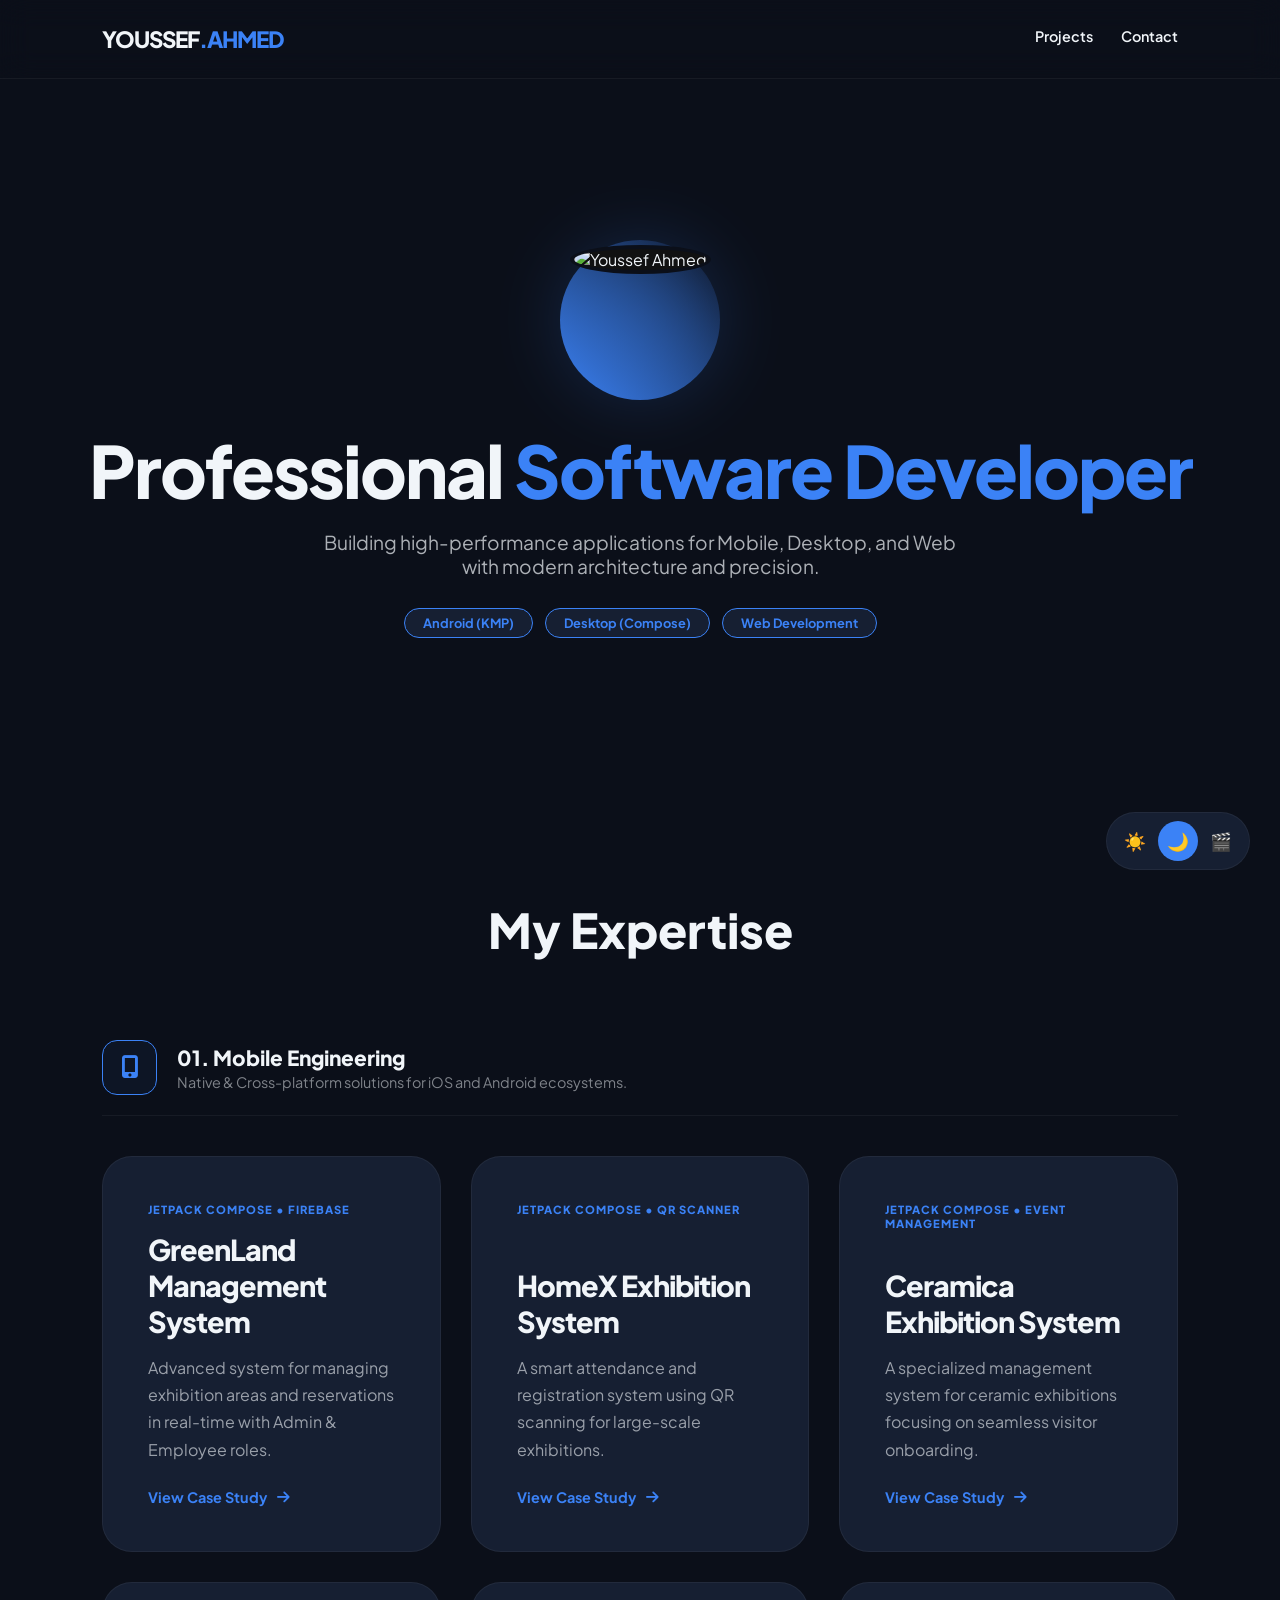
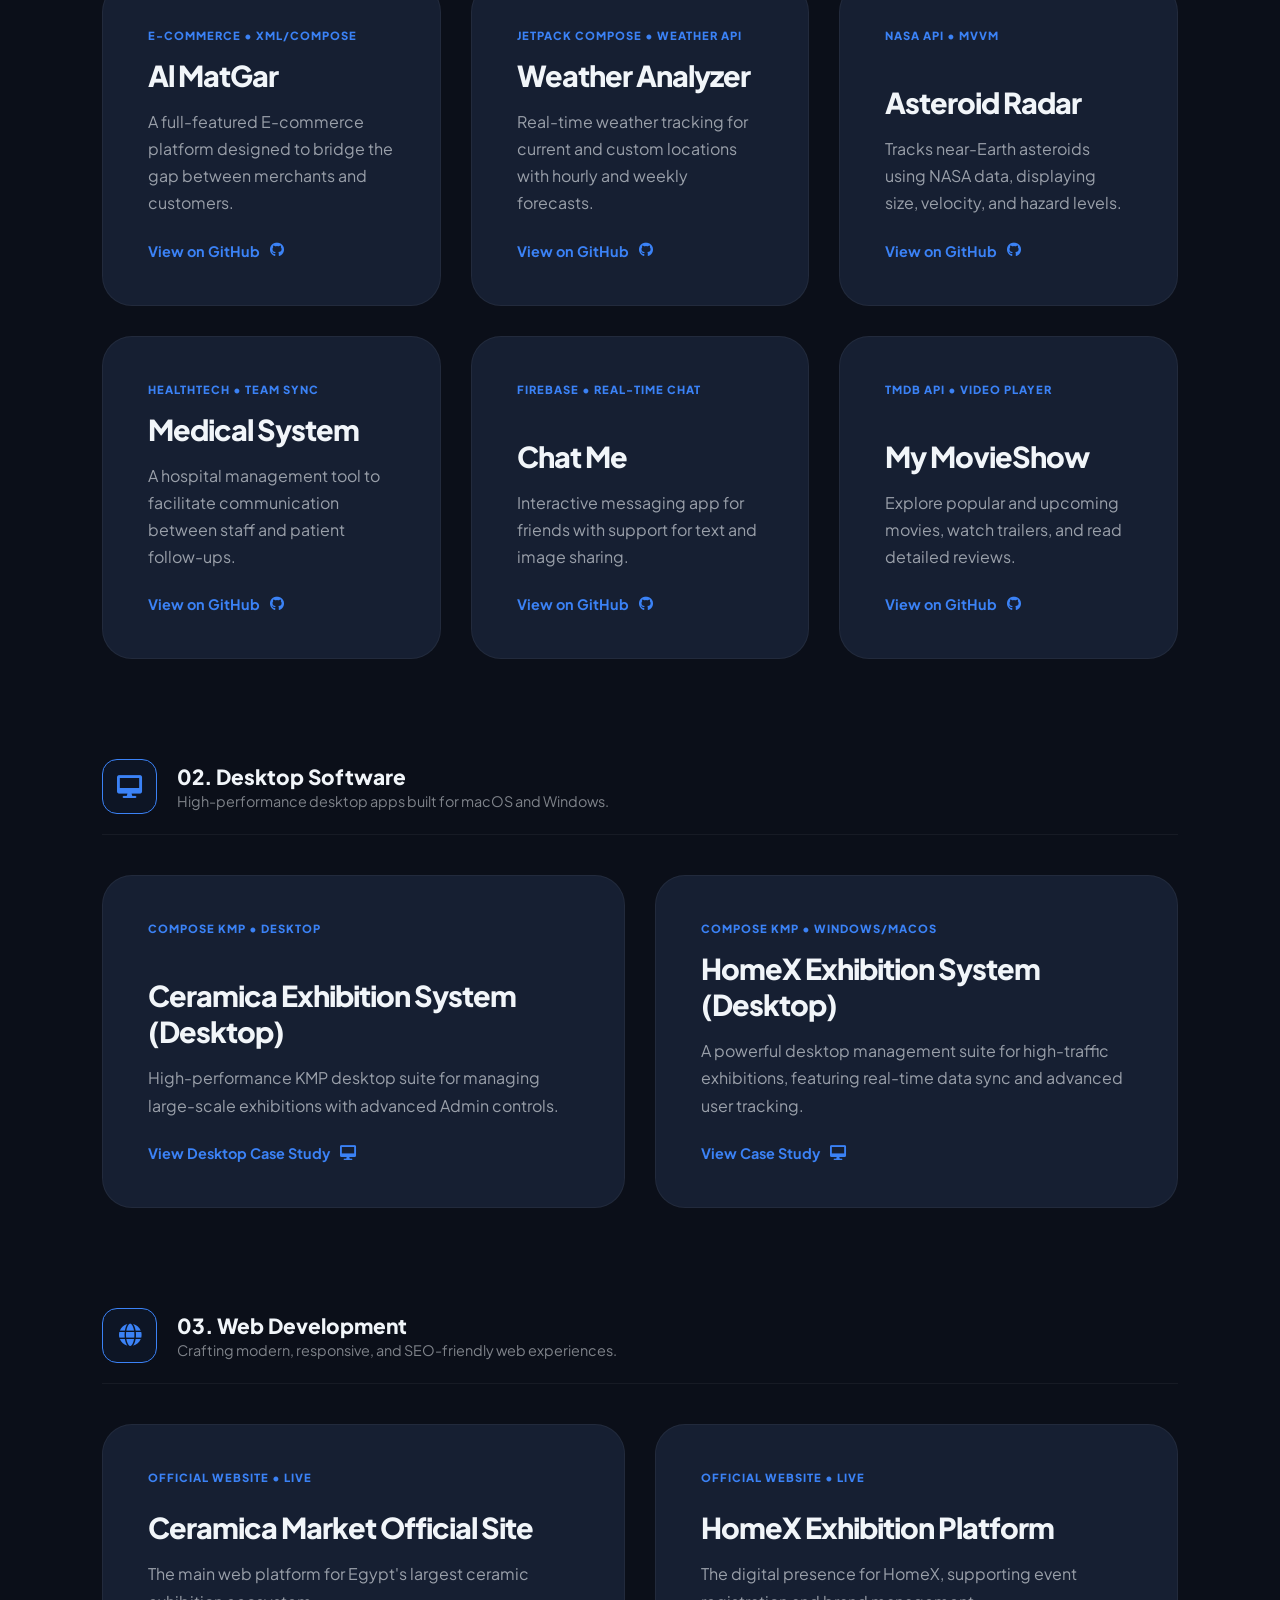
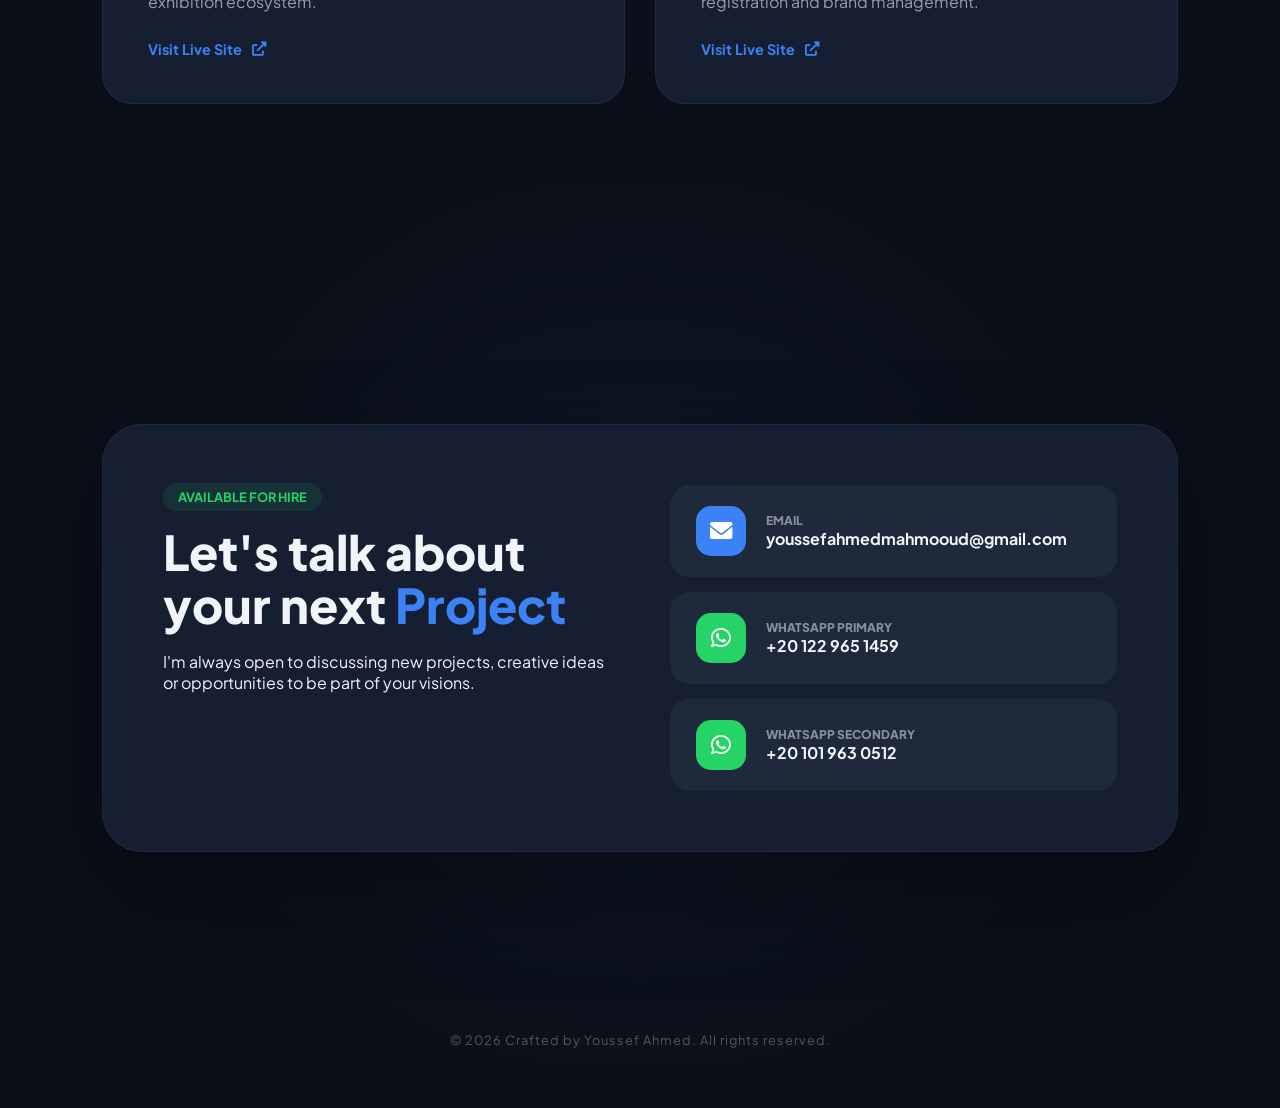
==== index.html @ e6941644 "Add files via upload" ====
<!DOCTYPE html>
<html lang="en" data-theme="dark">
<head>
    <meta charset="UTF-8">
    <meta name="viewport" content="width=device-width, initial-scale=1.0">
    <title>Youssef Ahmed | Software Developer Portfolio</title>
    <link rel="stylesheet" href="style.css">
    <link href="https://fonts.googleapis.com/css2?family=Plus+Jakarta+Sans:wght@300;400;600;800&display=swap" rel="stylesheet">
    <link rel="stylesheet" href="https://cdnjs.cloudflare.com/ajax/libs/font-awesome/6.0.0/css/all.min.css">
</head>
<body>

    <div class="theme-control">
        <button class="theme-btn" onclick="setTheme('light')" id="light-btn">☀️</button>
        <button class="theme-btn active" onclick="setTheme('dark')" id="dark-btn">🌙</button>
        <button class="theme-btn" onclick="setTheme('cinema')" id="cinema-btn">🎬</button>
    </div>

    <nav>
        <div class="logo">YOUSSEF<span>.AHMED</span></div>
        <div class="nav-links">
            <a href="#projects">Projects</a>
            <a href="#contact">Contact</a>
        </div>
    </nav>

    <header class="hero">
        <div class="hero-content">
            <div class="profile-glow">
                <img src="images/me.png" alt="Youssef Ahmed" class="profile-img">
            </div>
            <h1 class="reveal-text">Professional <span class="highlight">Software Developer</span></h1>
            <p class="hero-desc">Building high-performance applications for Mobile, Desktop, and Web with modern architecture and precision.</p>
            <div class="tech-tags">
                <span>Android (KMP)</span>
                <span>Desktop (Compose)</span>
                <span>Web Development</span>
            </div>
        </div>
    </header>

    <section id="projects" class="container">
        <h2 class="section-title">My Expertise</h2>
        
        <div class="project-group">
            <div class="group-header">
                <div class="group-icon"><i class="fas fa-mobile-alt"></i></div>
                <div class="group-info">
                    <h3 class="group-label">01. Mobile Engineering</h3>
                    <p>Native & Cross-platform solutions for iOS and Android ecosystems.</p>
                </div>
            </div>
            <div class="project-grid">
    <a href="greenlandmob.html" class="project-card">
        <div class="card-tag">Jetpack Compose • Firebase</div>
        <div class="card-content">
            <h4>GreenLand Management System</h4>
            <p>Advanced system for managing exhibition areas and reservations in real-time with Admin & Employee roles.</p>
            <div class="card-footer">
                <span>View Case Study</span>
                <i class="fas fa-arrow-right"></i>
            </div>
        </div>
    </a>
    <a href="homexmob.html" class="project-card">
    <div class="card-tag">Jetpack Compose • QR Scanner</div>
    <div class="card-content">
        <h4>HomeX Exhibition System</h4>
        <p>A smart attendance and registration system using QR scanning for large-scale exhibitions.</p>
        <div class="card-footer">
            <span>View Case Study</span>
            <i class="fas fa-arrow-right"></i>
        </div>
    </div>
</a>
<a href="ceramicamob.html" class="project-card">
    <div class="card-tag">Jetpack Compose • Event Management</div>
    <div class="card-content">
        <h4>Ceramica Exhibition System</h4>
        <p>A specialized management system for ceramic exhibitions focusing on seamless visitor onboarding.</p>
        <div class="card-footer">
            <span>View Case Study</span>
            <i class="fas fa-arrow-right"></i>
        </div>
    </div>
</a>
<a href="https://github.com/youssefahmed55/Al_MatGar" target="_blank" class="project-card">
    <div class="card-tag">E-commerce • XML/Compose</div>
    <div class="card-content">
        <h4>Al MatGar</h4>
        <p>A full-featured E-commerce platform designed to bridge the gap between merchants and customers.</p>
        <div class="card-footer">
            <span>View on GitHub</span>
            <i class="fab fa-github"></i>
        </div>
    </div>
</a>

<a href="https://github.com/youssefahmed55/Weather_Analyzer" target="_blank" class="project-card">
    <div class="card-tag">Jetpack Compose • Weather API</div>
    <div class="card-content">
        <h4>Weather Analyzer</h4>
        <p>Real-time weather tracking for current and custom locations with hourly and weekly forecasts.</p>
        <div class="card-footer">
            <span>View on GitHub</span>
            <i class="fab fa-github"></i>
        </div>
    </div>
</a>

<a href="https://github.com/youssefahmed55/Asteroid_Rader" target="_blank" class="project-card">
    <div class="card-tag">NASA API • MVVM</div>
    <div class="card-content">
        <h4>Asteroid Radar</h4>
        <p>Tracks near-Earth asteroids using NASA data, displaying size, velocity, and hazard levels.</p>
        <div class="card-footer">
            <span>View on GitHub</span>
            <i class="fab fa-github"></i>
        </div>
    </div>
</a>

<a href="https://github.com/youssefahmed55/MedicalSystem" target="_blank" class="project-card">
    <div class="card-tag">HealthTech • Team Sync</div>
    <div class="card-content">
        <h4>Medical System</h4>
        <p>A hospital management tool to facilitate communication between staff and patient follow-ups.</p>
        <div class="card-footer">
            <span>View on GitHub</span>
            <i class="fab fa-github"></i>
        </div>
    </div>
</a>

<a href="https://github.com/youssefahmed55/Chat_Me" target="_blank" class="project-card">
    <div class="card-tag">Firebase • Real-time Chat</div>
    <div class="card-content">
        <h4>Chat Me</h4>
        <p>Interactive messaging app for friends with support for text and image sharing.</p>
        <div class="card-footer">
            <span>View on GitHub</span>
            <i class="fab fa-github"></i>
        </div>
    </div>
</a>

<a href="https://github.com/youssefahmed55/MyMovieShow" target="_blank" class="project-card">
    <div class="card-tag">TMDB API • Video Player</div>
    <div class="card-content">
        <h4>My MovieShow</h4>
        <p>Explore popular and upcoming movies, watch trailers, and read detailed reviews.</p>
        <div class="card-footer">
            <span>View on GitHub</span>
            <i class="fab fa-github"></i>
        </div>
    </div>
</a>

</div>
        </div>

        <div class="project-group">
            <div class="group-header">
                <div class="group-icon"><i class="fas fa-desktop"></i></div>
                <div class="group-info">
                    <h3 class="group-label">02. Desktop Software</h3>
                    <p>High-performance desktop apps built for macOS and Windows.</p>
                </div>
            </div>
           <div class="project-grid">
    <a href="ceramicadesktop.html" class="project-card">
        <div class="card-tag">Compose KMP • Desktop</div>
        <div class="card-content">
            <h4>Ceramica Exhibition System (Desktop)</h4>
            <p>High-performance KMP desktop suite for managing large-scale exhibitions with advanced Admin controls.</p>
            <div class="card-footer">
                <span>View Desktop Case Study</span>
                <i class="fas fa-desktop"></i>
            </div>
        </div>
    </a>
    <a href="homexdesktop.html" class="project-card">
    <div class="card-tag">Compose KMP • Windows/macOS</div>
    <div class="card-content">
        <h4>HomeX Exhibition System (Desktop)</h4>
        <p>A powerful desktop management suite for high-traffic exhibitions, featuring real-time data sync and advanced user tracking.</p>
        <div class="card-footer">
            <span>View Case Study</span>
            <i class="fas fa-desktop"></i>
        </div>
    </div>
</a>
</div>
        </div>

        <div class="project-group">
            <div class="group-header">
                <div class="group-icon"><i class="fas fa-globe"></i></div>
                <div class="group-info">
                    <h3 class="group-label">03. Web Development</h3>
                    <p>Crafting modern, responsive, and SEO-friendly web experiences.</p>
                </div>
            </div>
           <div class="project-grid">
    <a href="https://ceramicamarket.com/" target="_blank" class="project-card">
        <div class="card-tag">Official Website • Live</div>
        <div class="card-content">
            <h4>Ceramica Market Official Site</h4>
            <p>The main web platform for Egypt's largest ceramic exhibition ecosystem.</p>
            <div class="card-footer">
                <span>Visit Live Site</span>
                <i class="fas fa-external-link-alt"></i>
            </div>
        </div>
    </a>

    <a href="https://homex-egy.com/" target="_blank" class="project-card">
        <div class="card-tag">Official Website • Live</div>
        <div class="card-content">
            <h4>HomeX Exhibition Platform</h4>
            <p>The digital presence for HomeX, supporting event registration and brand management.</p>
            <div class="card-footer">
                <span>Visit Live Site</span>
                <i class="fas fa-external-link-alt"></i>
            </div>
        </div>
    </a>
</div>
        </div>
    </section>

    <section id="contact" class="contact-modern">
        <div class="contact-blur-bg"></div>
        <div class="contact-box">
            <div class="contact-left">
                <span class="badge">Available for hire</span>
                <h2>Let's talk about <br>your next <span>Project</span></h2>
                <p>I'm always open to discussing new projects, creative ideas or opportunities to be part of your visions.</p>
            </div>
            
            <div class="contact-right">
                <a href="mailto:youssefahmedmahmooud@gmail.com" class="contact-pill">
                    <div class="pill-icon"><i class="fas fa-envelope"></i></div>
                    <div class="pill-text">
                        <span>Email</span>
                        <strong>youssefahmedmahmooud@gmail.com</strong>
                    </div>
                </a>

                <a href="https://wa.me/201229651459" target="_blank" class="contact-pill wa">
                    <div class="pill-icon"><i class="fab fa-whatsapp"></i></div>
                    <div class="pill-text">
                        <span>WhatsApp Primary</span>
                        <strong>+20 122 965 1459</strong>
                    </div>
                </a>

                <a href="https://wa.me/201019630512" target="_blank" class="contact-pill wa">
                    <div class="pill-icon"><i class="fab fa-whatsapp"></i></div>
                    <div class="pill-text">
                        <span>WhatsApp Secondary</span>
                        <strong>+20 101 963 0512</strong>
                    </div>
                </a>
            </div>
        </div>
    </section>

    <footer>
        <p>© 2026 Crafted by Youssef Ahmed. All rights reserved.</p>
    </footer>

    <script>
        function setTheme(themeName) {
            document.documentElement.setAttribute('data-theme', themeName);
            localStorage.setItem('theme', themeName);
            document.querySelectorAll('.theme-btn').forEach(btn => btn.classList.remove('active'));
            if(themeName === 'light') document.getElementById('light-btn').classList.add('active');
            if(themeName === 'dark') document.getElementById('dark-btn').classList.add('active');
            if(themeName === 'cinema') document.getElementById('cinema-btn').classList.add('active');
        }
        const savedTheme = localStorage.getItem('theme') || 'dark';
        setTheme(savedTheme);
    </script>
</body>
</html>
---- style.css ----
/* متغيرات الألوان */
:root[data-theme="light"] {
    --bg: #f8fafc; --text: #1a1a1a; --accent: #2563eb; --card-bg: #ffffff; --pill-bg: #f1f5f9; --line: rgba(0,0,0,0.06);
}
:root[data-theme="dark"] {
    --bg: #0b0f19; --text: #f1f5f9; --accent: #3b82f6; --card-bg: #161f32; --pill-bg: #1e293b; --line: rgba(255,255,255,0.05);
}
:root[data-theme="cinema"] {
    --bg: #050505; --text: #e2e2e2; --accent: #d4af37; --card-bg: #0f0f0f; --pill-bg: #1a1a1a; --line: rgba(212,175,55,0.1);
}

* { margin: 0; padding: 0; box-sizing: border-box; font-family: 'Plus Jakarta Sans', sans-serif; }
body { background: var(--bg); color: var(--text); transition: 0.5s ease; overflow-x: hidden; }

/* التنقل (Nav) */
nav { display: flex; justify-content: space-between; padding: 25px 8%; position: sticky; top: 0; background: rgba(var(--bg), 0.8); backdrop-filter: blur(15px); z-index: 999; border-bottom: 1px solid var(--line); }
.logo { font-weight: 800; font-size: 1.4rem; text-transform: uppercase; letter-spacing: -1px; }
.logo span { color: var(--accent); }
.nav-links a { text-decoration: none; color: var(--text); margin-left: 25px; font-weight: 600; font-size: 0.9rem; transition: 0.3s; }
.nav-links a:hover { color: var(--accent); }

/* الهيرو (Hero) */
.hero { min-height: 80vh; display: flex; align-items: center; justify-content: center; text-align: center; padding: 60px 20px; }
.profile-glow { width: 160px; height: 160px; border-radius: 50%; margin: 0 auto 30px; padding: 5px; background: linear-gradient(45deg, var(--accent), transparent); position: relative; }
.profile-glow::after { content: ''; position: absolute; top: 0; left: 0; width: 100%; height: 100%; border-radius: 50%; background: var(--accent); filter: blur(35px); opacity: 0.2; z-index: -1; }
.profile-img { width: 100%; height: 100%; border-radius: 50%; object-fit: cover; border: 4px solid var(--bg); background: #111; }

h1 { font-size: clamp(2.5rem, 8vw, 4.5rem); font-weight: 800; line-height: 1.1; margin-bottom: 20px; letter-spacing: -2px; }
.highlight { color: var(--accent); }
.hero-desc { font-size: 1.2rem; opacity: 0.7; max-width: 650px; margin: 0 auto 30px; }
.tech-tags { display: flex; justify-content: center; gap: 12px; flex-wrap: wrap; }
.tech-tags span { background: var(--card-bg); border: 1px solid var(--accent); color: var(--accent); padding: 6px 18px; border-radius: 20px; font-size: 0.8rem; font-weight: 700; }

/* المشاريع (Projects) */
.container { padding: 100px 8%; }
.section-title { font-size: clamp(2rem, 5vw, 3rem); margin-bottom: 80px; font-weight: 800; text-align: center; }

.project-group { margin-bottom: 100px; }
.group-header { display: flex; align-items: center; gap: 20px; margin-bottom: 40px; padding-bottom: 20px; border-bottom: 1px solid var(--line); }
.group-icon { width: 55px; height: 55px; border: 1px solid var(--accent); color: var(--accent); border-radius: 15px; display: flex; align-items: center; justify-content: center; font-size: 1.4rem; background: rgba(59, 130, 246, 0.05); }
.group-label { font-size: 1.3rem; font-weight: 800; }
.group-info p { font-size: 0.9rem; opacity: 0.5; margin-top: 2px; }

.project-grid { display: grid; grid-template-columns: repeat(auto-fit, minmax(320px, 1fr)); gap: 30px; }
.project-card { 
    background: var(--card-bg); padding: 45px; border-radius: 30px; text-decoration: none; color: inherit;
    border: 1px solid var(--line); transition: 0.4s cubic-bezier(0.175, 0.885, 0.32, 1.275);
    display: flex; flex-direction: column; justify-content: space-between; min-height: 280px;
}
.card-tag { font-size: 0.7rem; font-weight: 800; color: var(--accent); text-transform: uppercase; letter-spacing: 1px; margin-bottom: 15px; }
.project-card h4 { font-size: 1.8rem; margin-bottom: 15px; font-weight: 800; letter-spacing: -1px; }
.project-card p { opacity: 0.6; line-height: 1.7; margin-bottom: 25px; }
.card-footer { display: flex; align-items: center; gap: 10px; font-weight: 700; color: var(--accent); font-size: 0.9rem; }

/* تأثيرات الماوس للمشاريع */
.project-card:hover { transform: translateY(-12px); border-color: var(--accent); box-shadow: 0 20px 40px rgba(0,0,0,0.3); }

/* التواصل (Contact Modern Box) */
.contact-modern { padding: 120px 8%; position: relative; display: flex; justify-content: center; }
.contact-blur-bg { position: absolute; width: 400px; height: 400px; background: var(--accent); filter: blur(150px); opacity: 0.12; z-index: 0; }
.contact-box { 
    background: var(--card-bg); width: 100%; max-width: 1100px; padding: 60px; border-radius: 40px; 
    display: grid; grid-template-columns: 1fr 1fr; gap: 60px; border: 1px solid var(--line); z-index: 1; box-shadow: 0 40px 100px rgba(0,0,0,0.3);
}
.contact-left h2 { font-size: clamp(2rem, 5vw, 3rem); font-weight: 800; line-height: 1.1; margin: 20px 0; }
.contact-left h2 span { color: var(--accent); }
.badge { background: rgba(37, 211, 102, 0.1); color: #25d366; padding: 6px 15px; border-radius: 50px; font-size: 0.8rem; font-weight: 700; text-transform: uppercase; }
.contact-right { display: flex; flex-direction: column; gap: 15px; }

.contact-pill { 
    background: var(--pill-bg); padding: 20px 25px; border-radius: 20px; display: flex; align-items: center; gap: 20px; text-decoration: none; color: inherit; transition: 0.3s; border: 1px solid transparent; 
}
.contact-pill:hover { transform: translateX(10px); border-color: var(--accent); background: var(--bg); }
.pill-icon { width: 50px; height: 50px; background: var(--accent); color: white; border-radius: 15px; display: flex; align-items: center; justify-content: center; font-size: 1.4rem; }
.contact-pill.wa .pill-icon { background: #25d366; }
.pill-text span { display: block; font-size: 0.75rem; opacity: 0.5; text-transform: uppercase; font-weight: 800; }
.pill-text strong { font-size: 1rem; font-weight: 700; word-break: break-all; }

/* التحكم في الأزرار */
.theme-control { position: fixed; bottom: 30px; right: 30px; background: var(--card-bg); padding: 8px; border-radius: 50px; border: 1px solid var(--line); z-index: 1000; }
.theme-btn { width: 40px; height: 40px; border-radius: 50%; border: none; cursor: pointer; background: transparent; font-size: 1.1rem; color: var(--text); }
.theme-btn.active { background: var(--accent); color: white; }

footer { padding: 60px; text-align: center; opacity: 0.3; font-size: 0.8rem; letter-spacing: 1px; }

/* موبايل (Mobile Responsive) */
@media (max-width: 992px) {
    .contact-box { grid-template-columns: 1fr; padding: 40px; gap: 40px; }
    .nav-links { display: none; }
    .hero { padding-top: 100px; }
}
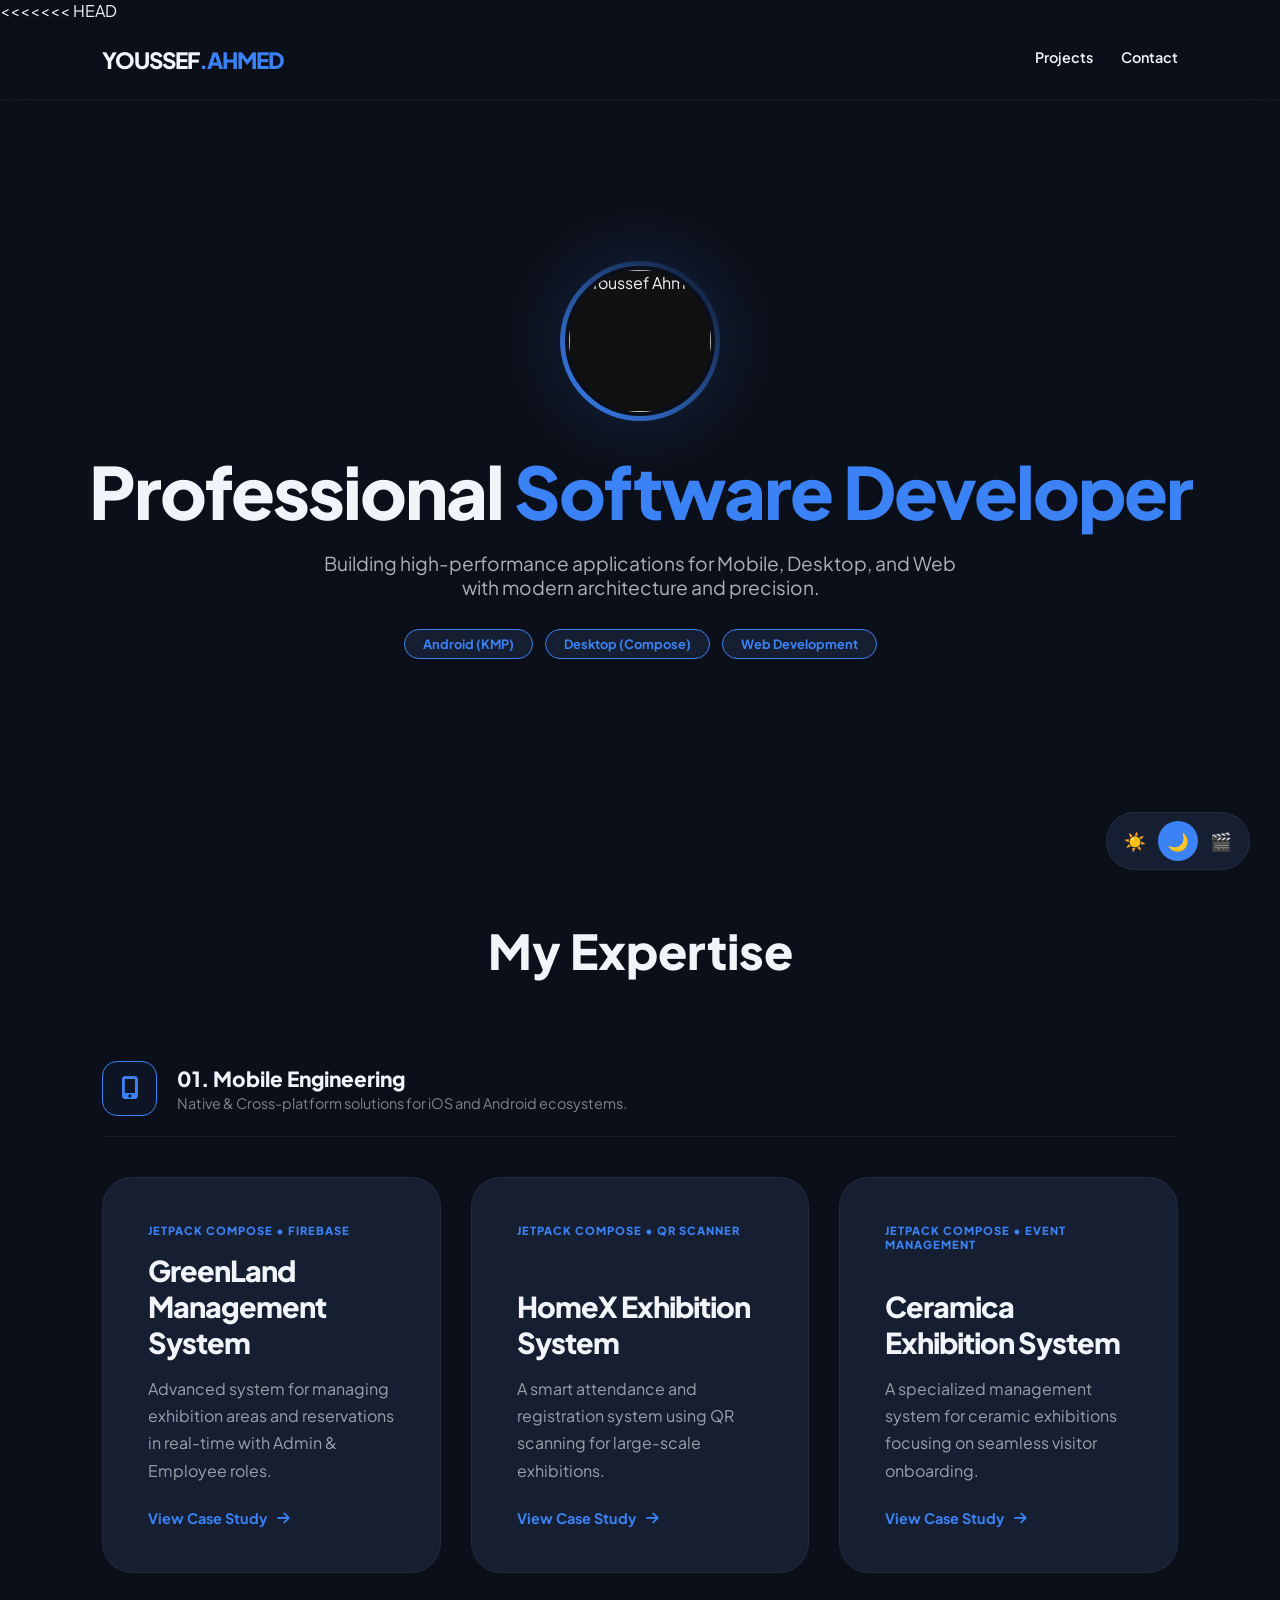
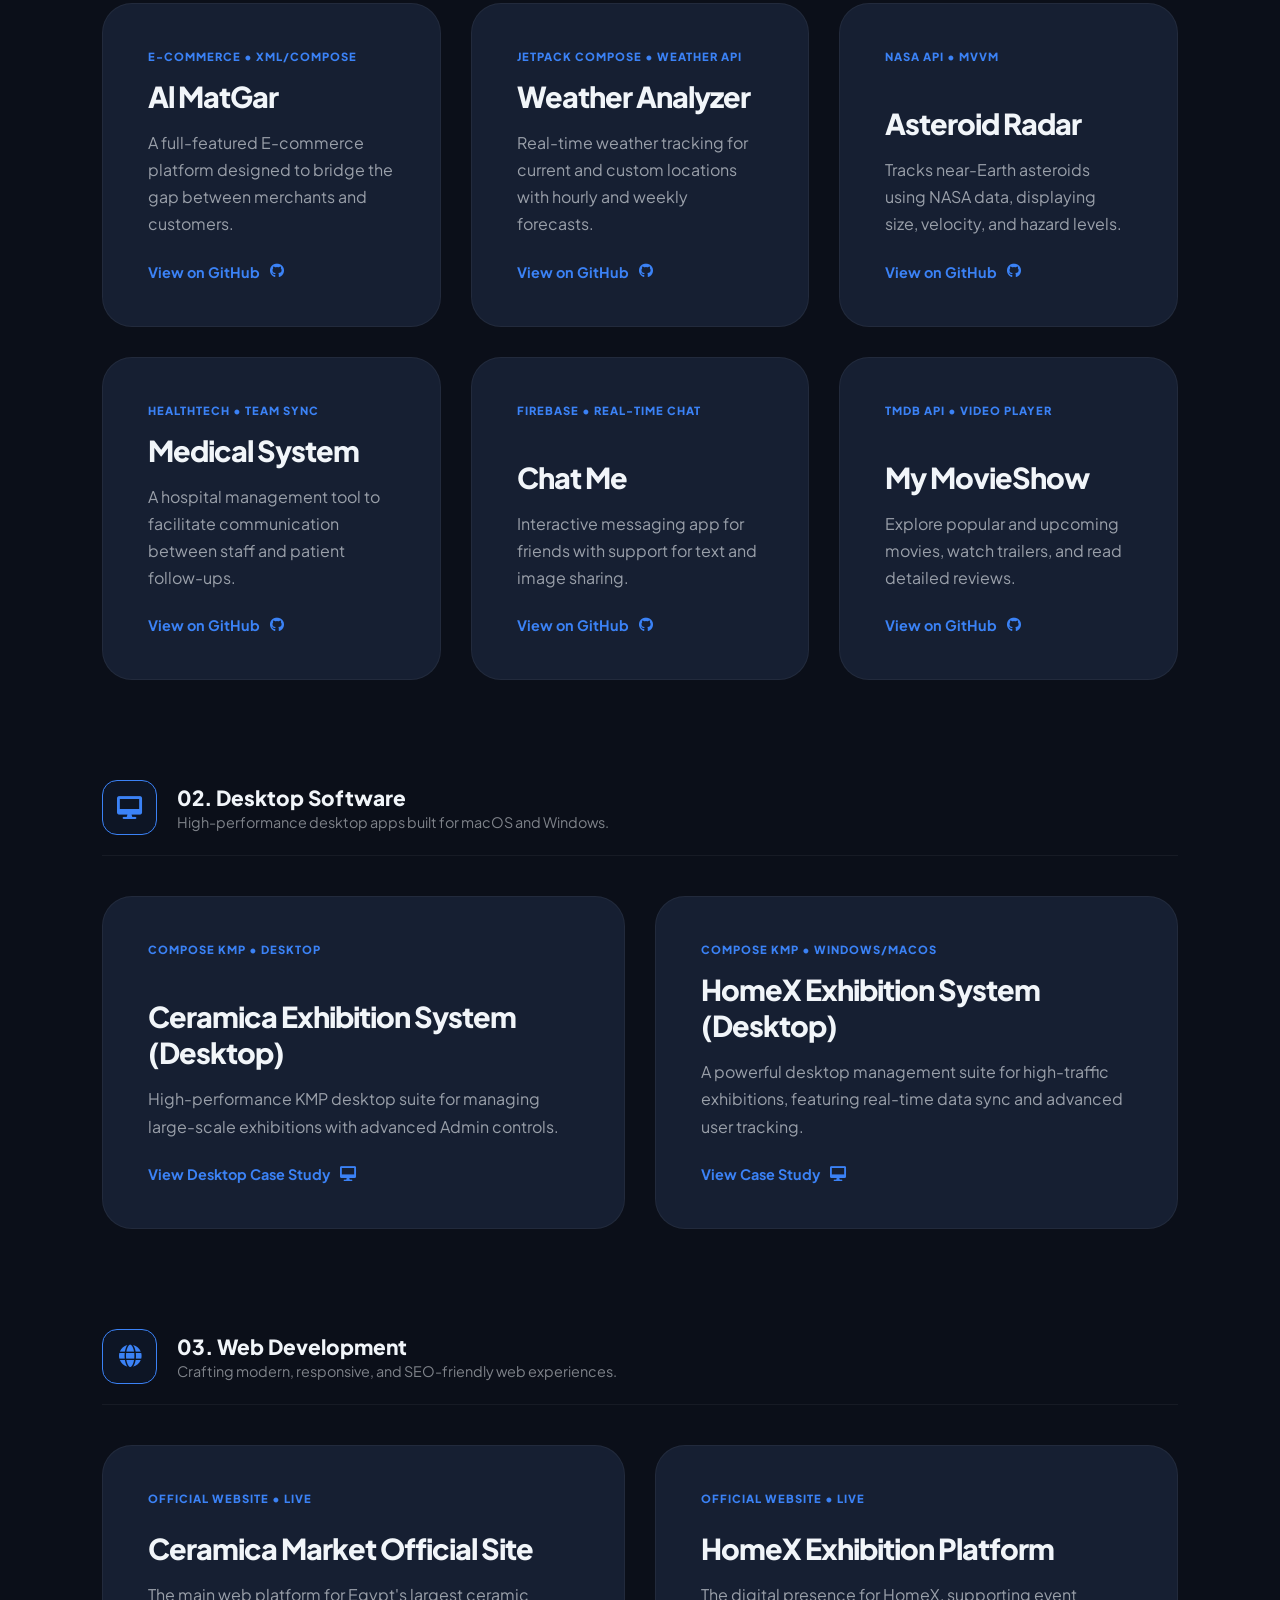
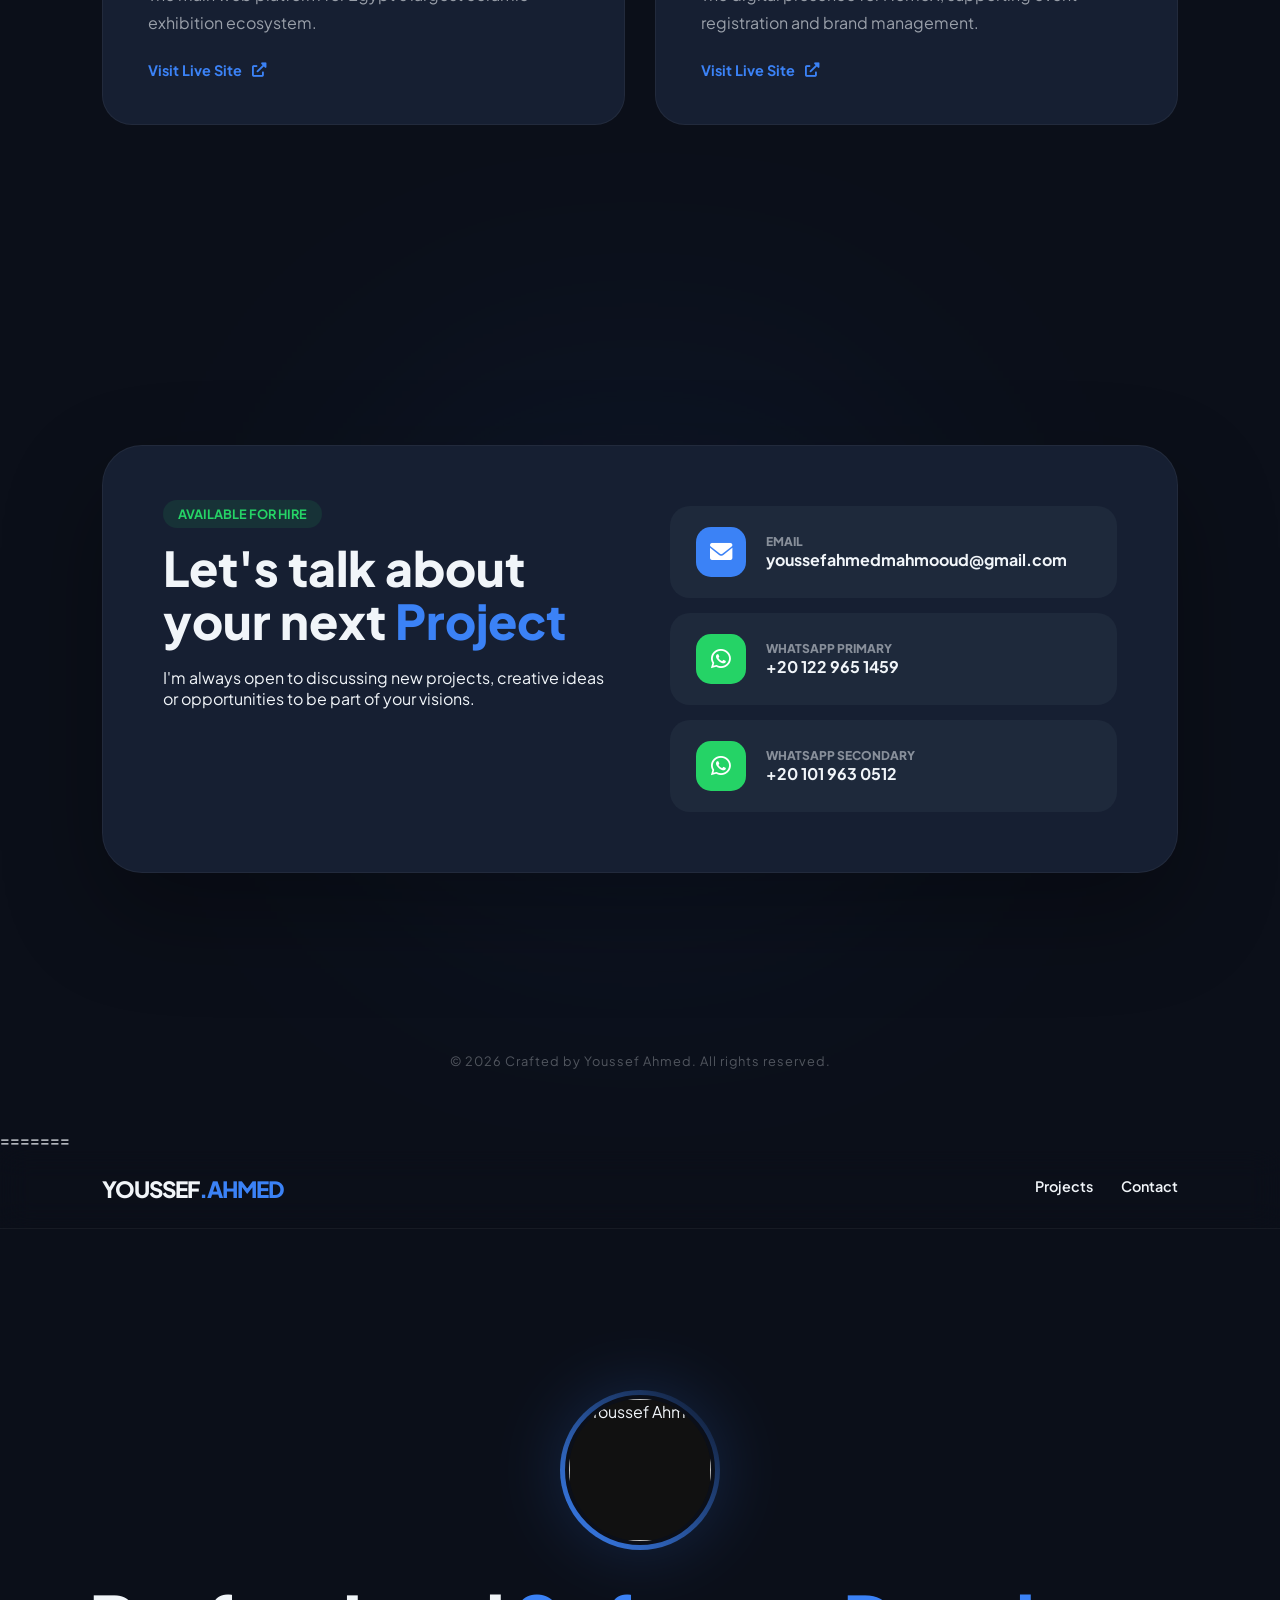
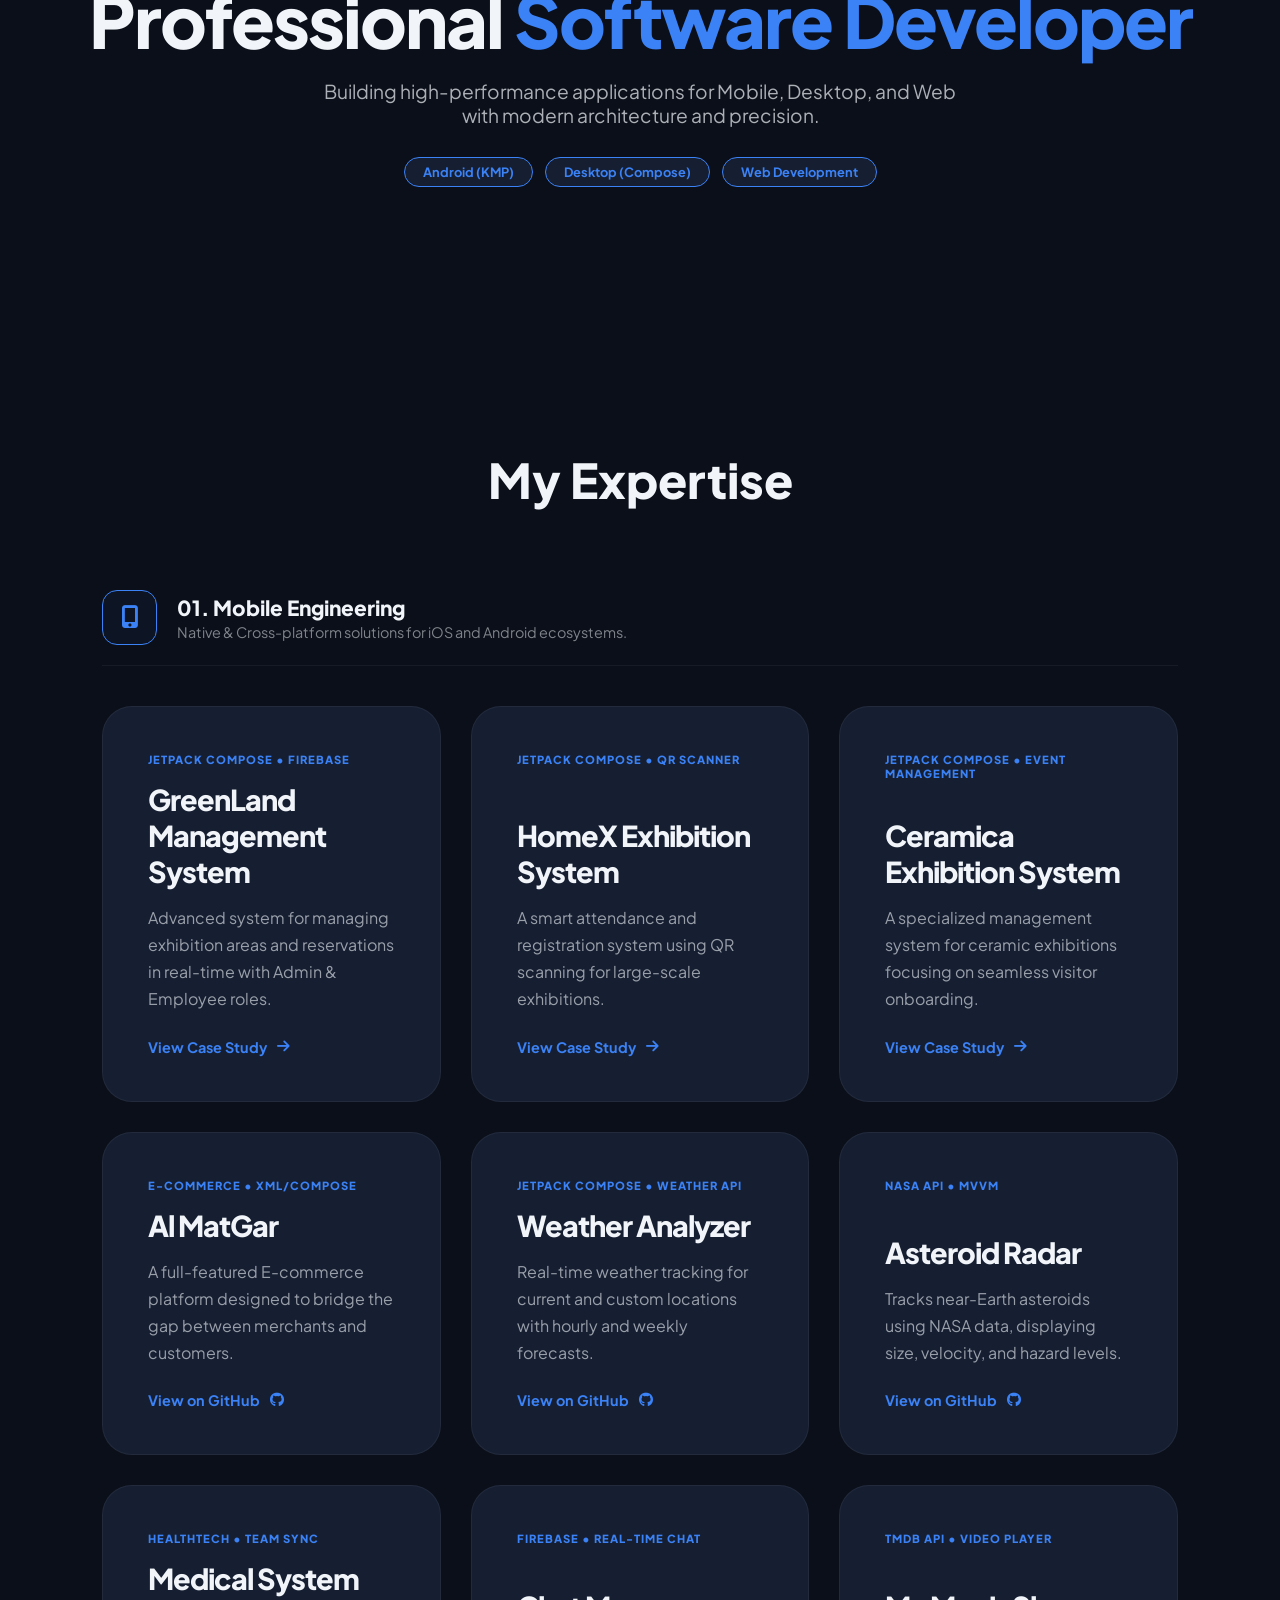
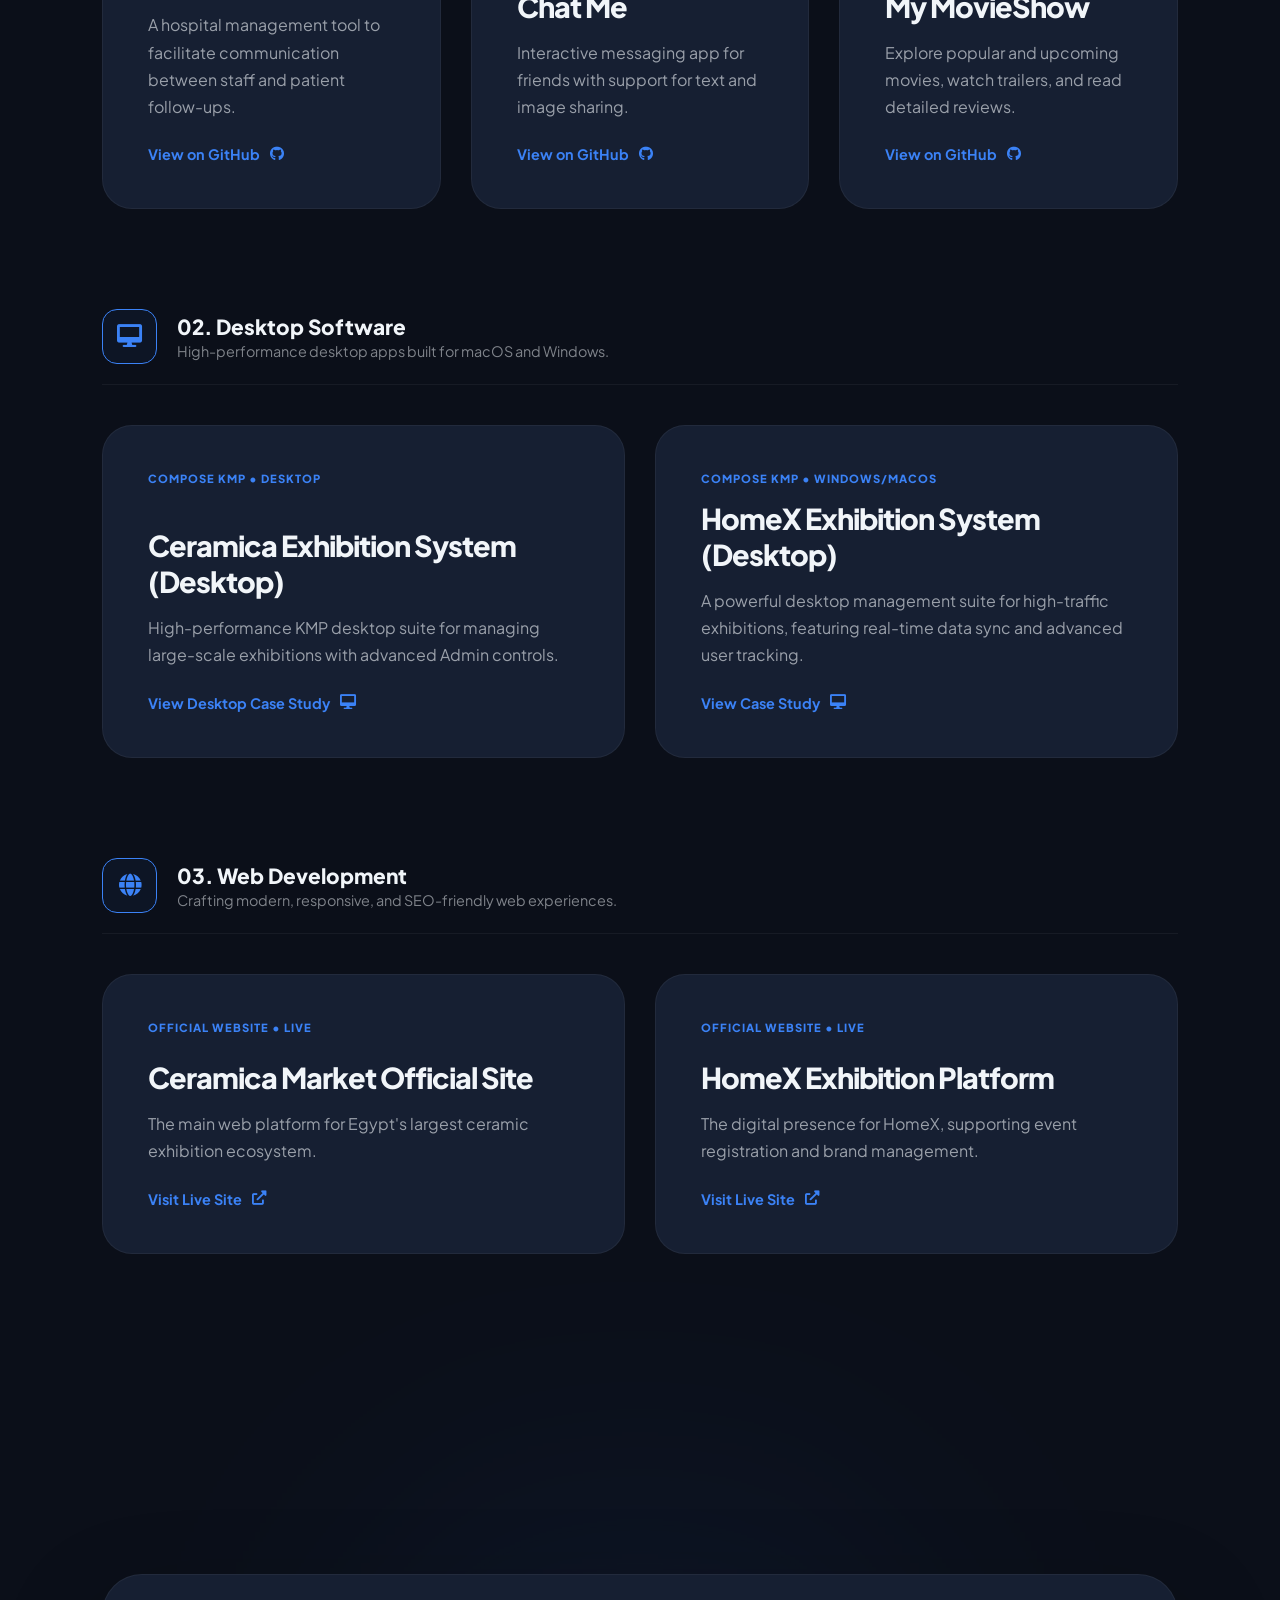
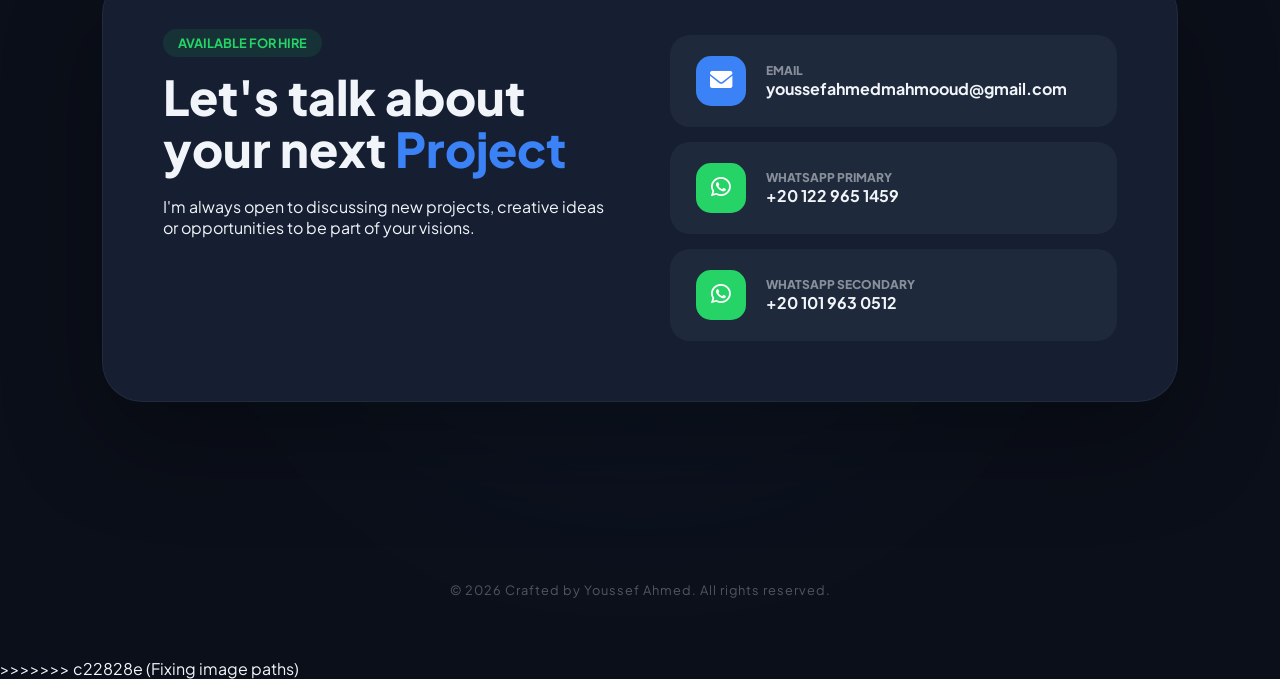
==== commit 43f6a241: "Add files via upload Update images and paths" ====
--- a/index.html
+++ b/index.html
@@ -1,3 +1,4 @@
+<<<<<<< HEAD
 <!DOCTYPE html>
 <html lang="en" data-theme="dark">
 <head>
@@ -283,4 +284,291 @@
         setTheme(savedTheme);
     </script>
 </body>
+=======
+<!DOCTYPE html>
+<html lang="en" data-theme="dark">
+<head>
+    <meta charset="UTF-8">
+    <meta name="viewport" content="width=device-width, initial-scale=1.0">
+    <title>Youssef Ahmed | Software Developer Portfolio</title>
+    <link rel="stylesheet" href="style.css">
+    <link href="https://fonts.googleapis.com/css2?family=Plus+Jakarta+Sans:wght@300;400;600;800&display=swap" rel="stylesheet">
+    <link rel="stylesheet" href="https://cdnjs.cloudflare.com/ajax/libs/font-awesome/6.0.0/css/all.min.css">
+</head>
+<body>
+
+    <div class="theme-control">
+        <button class="theme-btn" onclick="setTheme('light')" id="light-btn">☀️</button>
+        <button class="theme-btn active" onclick="setTheme('dark')" id="dark-btn">🌙</button>
+        <button class="theme-btn" onclick="setTheme('cinema')" id="cinema-btn">🎬</button>
+    </div>
+
+    <nav>
+        <div class="logo">YOUSSEF<span>.AHMED</span></div>
+        <div class="nav-links">
+            <a href="#projects">Projects</a>
+            <a href="#contact">Contact</a>
+        </div>
+    </nav>
+
+    <header class="hero">
+        <div class="hero-content">
+            <div class="profile-glow">
+                <img src="images/me.png" alt="Youssef Ahmed" class="profile-img">
+            </div>
+            <h1 class="reveal-text">Professional <span class="highlight">Software Developer</span></h1>
+            <p class="hero-desc">Building high-performance applications for Mobile, Desktop, and Web with modern architecture and precision.</p>
+            <div class="tech-tags">
+                <span>Android (KMP)</span>
+                <span>Desktop (Compose)</span>
+                <span>Web Development</span>
+            </div>
+        </div>
+    </header>
+
+    <section id="projects" class="container">
+        <h2 class="section-title">My Expertise</h2>
+        
+        <div class="project-group">
+            <div class="group-header">
+                <div class="group-icon"><i class="fas fa-mobile-alt"></i></div>
+                <div class="group-info">
+                    <h3 class="group-label">01. Mobile Engineering</h3>
+                    <p>Native & Cross-platform solutions for iOS and Android ecosystems.</p>
+                </div>
+            </div>
+            <div class="project-grid">
+    <a href="greenlandmob.html" class="project-card">
+        <div class="card-tag">Jetpack Compose • Firebase</div>
+        <div class="card-content">
+            <h4>GreenLand Management System</h4>
+            <p>Advanced system for managing exhibition areas and reservations in real-time with Admin & Employee roles.</p>
+            <div class="card-footer">
+                <span>View Case Study</span>
+                <i class="fas fa-arrow-right"></i>
+            </div>
+        </div>
+    </a>
+    <a href="homexmob.html" class="project-card">
+    <div class="card-tag">Jetpack Compose • QR Scanner</div>
+    <div class="card-content">
+        <h4>HomeX Exhibition System</h4>
+        <p>A smart attendance and registration system using QR scanning for large-scale exhibitions.</p>
+        <div class="card-footer">
+            <span>View Case Study</span>
+            <i class="fas fa-arrow-right"></i>
+        </div>
+    </div>
+</a>
+<a href="ceramicamob.html" class="project-card">
+    <div class="card-tag">Jetpack Compose • Event Management</div>
+    <div class="card-content">
+        <h4>Ceramica Exhibition System</h4>
+        <p>A specialized management system for ceramic exhibitions focusing on seamless visitor onboarding.</p>
+        <div class="card-footer">
+            <span>View Case Study</span>
+            <i class="fas fa-arrow-right"></i>
+        </div>
+    </div>
+</a>
+<a href="https://github.com/youssefahmed55/Al_MatGar" target="_blank" class="project-card">
+    <div class="card-tag">E-commerce • XML/Compose</div>
+    <div class="card-content">
+        <h4>Al MatGar</h4>
+        <p>A full-featured E-commerce platform designed to bridge the gap between merchants and customers.</p>
+        <div class="card-footer">
+            <span>View on GitHub</span>
+            <i class="fab fa-github"></i>
+        </div>
+    </div>
+</a>
+
+<a href="https://github.com/youssefahmed55/Weather_Analyzer" target="_blank" class="project-card">
+    <div class="card-tag">Jetpack Compose • Weather API</div>
+    <div class="card-content">
+        <h4>Weather Analyzer</h4>
+        <p>Real-time weather tracking for current and custom locations with hourly and weekly forecasts.</p>
+        <div class="card-footer">
+            <span>View on GitHub</span>
+            <i class="fab fa-github"></i>
+        </div>
+    </div>
+</a>
+
+<a href="https://github.com/youssefahmed55/Asteroid_Rader" target="_blank" class="project-card">
+    <div class="card-tag">NASA API • MVVM</div>
+    <div class="card-content">
+        <h4>Asteroid Radar</h4>
+        <p>Tracks near-Earth asteroids using NASA data, displaying size, velocity, and hazard levels.</p>
+        <div class="card-footer">
+            <span>View on GitHub</span>
+            <i class="fab fa-github"></i>
+        </div>
+    </div>
+</a>
+
+<a href="https://github.com/youssefahmed55/MedicalSystem" target="_blank" class="project-card">
+    <div class="card-tag">HealthTech • Team Sync</div>
+    <div class="card-content">
+        <h4>Medical System</h4>
+        <p>A hospital management tool to facilitate communication between staff and patient follow-ups.</p>
+        <div class="card-footer">
+            <span>View on GitHub</span>
+            <i class="fab fa-github"></i>
+        </div>
+    </div>
+</a>
+
+<a href="https://github.com/youssefahmed55/Chat_Me" target="_blank" class="project-card">
+    <div class="card-tag">Firebase • Real-time Chat</div>
+    <div class="card-content">
+        <h4>Chat Me</h4>
+        <p>Interactive messaging app for friends with support for text and image sharing.</p>
+        <div class="card-footer">
+            <span>View on GitHub</span>
+            <i class="fab fa-github"></i>
+        </div>
+    </div>
+</a>
+
+<a href="https://github.com/youssefahmed55/MyMovieShow" target="_blank" class="project-card">
+    <div class="card-tag">TMDB API • Video Player</div>
+    <div class="card-content">
+        <h4>My MovieShow</h4>
+        <p>Explore popular and upcoming movies, watch trailers, and read detailed reviews.</p>
+        <div class="card-footer">
+            <span>View on GitHub</span>
+            <i class="fab fa-github"></i>
+        </div>
+    </div>
+</a>
+
+</div>
+        </div>
+
+        <div class="project-group">
+            <div class="group-header">
+                <div class="group-icon"><i class="fas fa-desktop"></i></div>
+                <div class="group-info">
+                    <h3 class="group-label">02. Desktop Software</h3>
+                    <p>High-performance desktop apps built for macOS and Windows.</p>
+                </div>
+            </div>
+           <div class="project-grid">
+    <a href="ceramicadesktop.html" class="project-card">
+        <div class="card-tag">Compose KMP • Desktop</div>
+        <div class="card-content">
+            <h4>Ceramica Exhibition System (Desktop)</h4>
+            <p>High-performance KMP desktop suite for managing large-scale exhibitions with advanced Admin controls.</p>
+            <div class="card-footer">
+                <span>View Desktop Case Study</span>
+                <i class="fas fa-desktop"></i>
+            </div>
+        </div>
+    </a>
+    <a href="homexdesktop.html" class="project-card">
+    <div class="card-tag">Compose KMP • Windows/macOS</div>
+    <div class="card-content">
+        <h4>HomeX Exhibition System (Desktop)</h4>
+        <p>A powerful desktop management suite for high-traffic exhibitions, featuring real-time data sync and advanced user tracking.</p>
+        <div class="card-footer">
+            <span>View Case Study</span>
+            <i class="fas fa-desktop"></i>
+        </div>
+    </div>
+</a>
+</div>
+        </div>
+
+        <div class="project-group">
+            <div class="group-header">
+                <div class="group-icon"><i class="fas fa-globe"></i></div>
+                <div class="group-info">
+                    <h3 class="group-label">03. Web Development</h3>
+                    <p>Crafting modern, responsive, and SEO-friendly web experiences.</p>
+                </div>
+            </div>
+           <div class="project-grid">
+    <a href="https://ceramicamarket.com/" target="_blank" class="project-card">
+        <div class="card-tag">Official Website • Live</div>
+        <div class="card-content">
+            <h4>Ceramica Market Official Site</h4>
+            <p>The main web platform for Egypt's largest ceramic exhibition ecosystem.</p>
+            <div class="card-footer">
+                <span>Visit Live Site</span>
+                <i class="fas fa-external-link-alt"></i>
+            </div>
+        </div>
+    </a>
+
+    <a href="https://homex-egy.com/" target="_blank" class="project-card">
+        <div class="card-tag">Official Website • Live</div>
+        <div class="card-content">
+            <h4>HomeX Exhibition Platform</h4>
+            <p>The digital presence for HomeX, supporting event registration and brand management.</p>
+            <div class="card-footer">
+                <span>Visit Live Site</span>
+                <i class="fas fa-external-link-alt"></i>
+            </div>
+        </div>
+    </a>
+</div>
+        </div>
+    </section>
+
+    <section id="contact" class="contact-modern">
+        <div class="contact-blur-bg"></div>
+        <div class="contact-box">
+            <div class="contact-left">
+                <span class="badge">Available for hire</span>
+                <h2>Let's talk about <br>your next <span>Project</span></h2>
+                <p>I'm always open to discussing new projects, creative ideas or opportunities to be part of your visions.</p>
+            </div>
+            
+            <div class="contact-right">
+                <a href="mailto:youssefahmedmahmooud@gmail.com" class="contact-pill">
+                    <div class="pill-icon"><i class="fas fa-envelope"></i></div>
+                    <div class="pill-text">
+                        <span>Email</span>
+                        <strong>youssefahmedmahmooud@gmail.com</strong>
+                    </div>
+                </a>
+
+                <a href="https://wa.me/201229651459" target="_blank" class="contact-pill wa">
+                    <div class="pill-icon"><i class="fab fa-whatsapp"></i></div>
+                    <div class="pill-text">
+                        <span>WhatsApp Primary</span>
+                        <strong>+20 122 965 1459</strong>
+                    </div>
+                </a>
+
+                <a href="https://wa.me/201019630512" target="_blank" class="contact-pill wa">
+                    <div class="pill-icon"><i class="fab fa-whatsapp"></i></div>
+                    <div class="pill-text">
+                        <span>WhatsApp Secondary</span>
+                        <strong>+20 101 963 0512</strong>
+                    </div>
+                </a>
+            </div>
+        </div>
+    </section>
+
+    <footer>
+        <p>© 2026 Crafted by Youssef Ahmed. All rights reserved.</p>
+    </footer>
+
+    <script>
+        function setTheme(themeName) {
+            document.documentElement.setAttribute('data-theme', themeName);
+            localStorage.setItem('theme', themeName);
+            document.querySelectorAll('.theme-btn').forEach(btn => btn.classList.remove('active'));
+            if(themeName === 'light') document.getElementById('light-btn').classList.add('active');
+            if(themeName === 'dark') document.getElementById('dark-btn').classList.add('active');
+            if(themeName === 'cinema') document.getElementById('cinema-btn').classList.add('active');
+        }
+        const savedTheme = localStorage.getItem('theme') || 'dark';
+        setTheme(savedTheme);
+    </script>
+</body>
+>>>>>>> c22828e (Fixing image paths)
 </html>
--- a/style.css
+++ b/style.css
@@ -1,3 +1,4 @@
+<<<<<<< HEAD
 /* متغيرات الألوان */
 :root[data-theme="light"] {
     --bg: #f8fafc; --text: #1a1a1a; --accent: #2563eb; --card-bg: #ffffff; --pill-bg: #f1f5f9; --line: rgba(0,0,0,0.06);
@@ -88,4 +89,96 @@
     .contact-box { grid-template-columns: 1fr; padding: 40px; gap: 40px; }
     .nav-links { display: none; }
     .hero { padding-top: 100px; }
+=======
+/* متغيرات الألوان */
+:root[data-theme="light"] {
+    --bg: #f8fafc; --text: #1a1a1a; --accent: #2563eb; --card-bg: #ffffff; --pill-bg: #f1f5f9; --line: rgba(0,0,0,0.06);
+}
+:root[data-theme="dark"] {
+    --bg: #0b0f19; --text: #f1f5f9; --accent: #3b82f6; --card-bg: #161f32; --pill-bg: #1e293b; --line: rgba(255,255,255,0.05);
+}
+:root[data-theme="cinema"] {
+    --bg: #050505; --text: #e2e2e2; --accent: #d4af37; --card-bg: #0f0f0f; --pill-bg: #1a1a1a; --line: rgba(212,175,55,0.1);
+}
+
+* { margin: 0; padding: 0; box-sizing: border-box; font-family: 'Plus Jakarta Sans', sans-serif; }
+body { background: var(--bg); color: var(--text); transition: 0.5s ease; overflow-x: hidden; }
+
+/* التنقل (Nav) */
+nav { display: flex; justify-content: space-between; padding: 25px 8%; position: sticky; top: 0; background: rgba(var(--bg), 0.8); backdrop-filter: blur(15px); z-index: 999; border-bottom: 1px solid var(--line); }
+.logo { font-weight: 800; font-size: 1.4rem; text-transform: uppercase; letter-spacing: -1px; }
+.logo span { color: var(--accent); }
+.nav-links a { text-decoration: none; color: var(--text); margin-left: 25px; font-weight: 600; font-size: 0.9rem; transition: 0.3s; }
+.nav-links a:hover { color: var(--accent); }
+
+/* الهيرو (Hero) */
+.hero { min-height: 80vh; display: flex; align-items: center; justify-content: center; text-align: center; padding: 60px 20px; }
+.profile-glow { width: 160px; height: 160px; border-radius: 50%; margin: 0 auto 30px; padding: 5px; background: linear-gradient(45deg, var(--accent), transparent); position: relative; }
+.profile-glow::after { content: ''; position: absolute; top: 0; left: 0; width: 100%; height: 100%; border-radius: 50%; background: var(--accent); filter: blur(35px); opacity: 0.2; z-index: -1; }
+.profile-img { width: 100%; height: 100%; border-radius: 50%; object-fit: cover; border: 4px solid var(--bg); background: #111; }
+
+h1 { font-size: clamp(2.5rem, 8vw, 4.5rem); font-weight: 800; line-height: 1.1; margin-bottom: 20px; letter-spacing: -2px; }
+.highlight { color: var(--accent); }
+.hero-desc { font-size: 1.2rem; opacity: 0.7; max-width: 650px; margin: 0 auto 30px; }
+.tech-tags { display: flex; justify-content: center; gap: 12px; flex-wrap: wrap; }
+.tech-tags span { background: var(--card-bg); border: 1px solid var(--accent); color: var(--accent); padding: 6px 18px; border-radius: 20px; font-size: 0.8rem; font-weight: 700; }
+
+/* المشاريع (Projects) */
+.container { padding: 100px 8%; }
+.section-title { font-size: clamp(2rem, 5vw, 3rem); margin-bottom: 80px; font-weight: 800; text-align: center; }
+
+.project-group { margin-bottom: 100px; }
+.group-header { display: flex; align-items: center; gap: 20px; margin-bottom: 40px; padding-bottom: 20px; border-bottom: 1px solid var(--line); }
+.group-icon { width: 55px; height: 55px; border: 1px solid var(--accent); color: var(--accent); border-radius: 15px; display: flex; align-items: center; justify-content: center; font-size: 1.4rem; background: rgba(59, 130, 246, 0.05); }
+.group-label { font-size: 1.3rem; font-weight: 800; }
+.group-info p { font-size: 0.9rem; opacity: 0.5; margin-top: 2px; }
+
+.project-grid { display: grid; grid-template-columns: repeat(auto-fit, minmax(320px, 1fr)); gap: 30px; }
+.project-card { 
+    background: var(--card-bg); padding: 45px; border-radius: 30px; text-decoration: none; color: inherit;
+    border: 1px solid var(--line); transition: 0.4s cubic-bezier(0.175, 0.885, 0.32, 1.275);
+    display: flex; flex-direction: column; justify-content: space-between; min-height: 280px;
+}
+.card-tag { font-size: 0.7rem; font-weight: 800; color: var(--accent); text-transform: uppercase; letter-spacing: 1px; margin-bottom: 15px; }
+.project-card h4 { font-size: 1.8rem; margin-bottom: 15px; font-weight: 800; letter-spacing: -1px; }
+.project-card p { opacity: 0.6; line-height: 1.7; margin-bottom: 25px; }
+.card-footer { display: flex; align-items: center; gap: 10px; font-weight: 700; color: var(--accent); font-size: 0.9rem; }
+
+/* تأثيرات الماوس للمشاريع */
+.project-card:hover { transform: translateY(-12px); border-color: var(--accent); box-shadow: 0 20px 40px rgba(0,0,0,0.3); }
+
+/* التواصل (Contact Modern Box) */
+.contact-modern { padding: 120px 8%; position: relative; display: flex; justify-content: center; }
+.contact-blur-bg { position: absolute; width: 400px; height: 400px; background: var(--accent); filter: blur(150px); opacity: 0.12; z-index: 0; }
+.contact-box { 
+    background: var(--card-bg); width: 100%; max-width: 1100px; padding: 60px; border-radius: 40px; 
+    display: grid; grid-template-columns: 1fr 1fr; gap: 60px; border: 1px solid var(--line); z-index: 1; box-shadow: 0 40px 100px rgba(0,0,0,0.3);
+}
+.contact-left h2 { font-size: clamp(2rem, 5vw, 3rem); font-weight: 800; line-height: 1.1; margin: 20px 0; }
+.contact-left h2 span { color: var(--accent); }
+.badge { background: rgba(37, 211, 102, 0.1); color: #25d366; padding: 6px 15px; border-radius: 50px; font-size: 0.8rem; font-weight: 700; text-transform: uppercase; }
+.contact-right { display: flex; flex-direction: column; gap: 15px; }
+
+.contact-pill { 
+    background: var(--pill-bg); padding: 20px 25px; border-radius: 20px; display: flex; align-items: center; gap: 20px; text-decoration: none; color: inherit; transition: 0.3s; border: 1px solid transparent; 
+}
+.contact-pill:hover { transform: translateX(10px); border-color: var(--accent); background: var(--bg); }
+.pill-icon { width: 50px; height: 50px; background: var(--accent); color: white; border-radius: 15px; display: flex; align-items: center; justify-content: center; font-size: 1.4rem; }
+.contact-pill.wa .pill-icon { background: #25d366; }
+.pill-text span { display: block; font-size: 0.75rem; opacity: 0.5; text-transform: uppercase; font-weight: 800; }
+.pill-text strong { font-size: 1rem; font-weight: 700; word-break: break-all; }
+
+/* التحكم في الأزرار */
+.theme-control { position: fixed; bottom: 30px; right: 30px; background: var(--card-bg); padding: 8px; border-radius: 50px; border: 1px solid var(--line); z-index: 1000; }
+.theme-btn { width: 40px; height: 40px; border-radius: 50%; border: none; cursor: pointer; background: transparent; font-size: 1.1rem; color: var(--text); }
+.theme-btn.active { background: var(--accent); color: white; }
+
+footer { padding: 60px; text-align: center; opacity: 0.3; font-size: 0.8rem; letter-spacing: 1px; }
+
+/* موبايل (Mobile Responsive) */
+@media (max-width: 992px) {
+    .contact-box { grid-template-columns: 1fr; padding: 40px; gap: 40px; }
+    .nav-links { display: none; }
+    .hero { padding-top: 100px; }
+>>>>>>> c22828e (Fixing image paths)
 }
--- a/style.css
+++ b/style.css
@@ -1,3 +1,4 @@
+<<<<<<< HEAD
 /* متغيرات الألوان */
 :root[data-theme="light"] {
     --bg: #f8fafc; --text: #1a1a1a; --accent: #2563eb; --card-bg: #ffffff; --pill-bg: #f1f5f9; --line: rgba(0,0,0,0.06);
@@ -88,4 +89,96 @@
     .contact-box { grid-template-columns: 1fr; padding: 40px; gap: 40px; }
     .nav-links { display: none; }
     .hero { padding-top: 100px; }
+=======
+/* متغيرات الألوان */
+:root[data-theme="light"] {
+    --bg: #f8fafc; --text: #1a1a1a; --accent: #2563eb; --card-bg: #ffffff; --pill-bg: #f1f5f9; --line: rgba(0,0,0,0.06);
+}
+:root[data-theme="dark"] {
+    --bg: #0b0f19; --text: #f1f5f9; --accent: #3b82f6; --card-bg: #161f32; --pill-bg: #1e293b; --line: rgba(255,255,255,0.05);
+}
+:root[data-theme="cinema"] {
+    --bg: #050505; --text: #e2e2e2; --accent: #d4af37; --card-bg: #0f0f0f; --pill-bg: #1a1a1a; --line: rgba(212,175,55,0.1);
+}
+
+* { margin: 0; padding: 0; box-sizing: border-box; font-family: 'Plus Jakarta Sans', sans-serif; }
+body { background: var(--bg); color: var(--text); transition: 0.5s ease; overflow-x: hidden; }
+
+/* التنقل (Nav) */
+nav { display: flex; justify-content: space-between; padding: 25px 8%; position: sticky; top: 0; background: rgba(var(--bg), 0.8); backdrop-filter: blur(15px); z-index: 999; border-bottom: 1px solid var(--line); }
+.logo { font-weight: 800; font-size: 1.4rem; text-transform: uppercase; letter-spacing: -1px; }
+.logo span { color: var(--accent); }
+.nav-links a { text-decoration: none; color: var(--text); margin-left: 25px; font-weight: 600; font-size: 0.9rem; transition: 0.3s; }
+.nav-links a:hover { color: var(--accent); }
+
+/* الهيرو (Hero) */
+.hero { min-height: 80vh; display: flex; align-items: center; justify-content: center; text-align: center; padding: 60px 20px; }
+.profile-glow { width: 160px; height: 160px; border-radius: 50%; margin: 0 auto 30px; padding: 5px; background: linear-gradient(45deg, var(--accent), transparent); position: relative; }
+.profile-glow::after { content: ''; position: absolute; top: 0; left: 0; width: 100%; height: 100%; border-radius: 50%; background: var(--accent); filter: blur(35px); opacity: 0.2; z-index: -1; }
+.profile-img { width: 100%; height: 100%; border-radius: 50%; object-fit: cover; border: 4px solid var(--bg); background: #111; }
+
+h1 { font-size: clamp(2.5rem, 8vw, 4.5rem); font-weight: 800; line-height: 1.1; margin-bottom: 20px; letter-spacing: -2px; }
+.highlight { color: var(--accent); }
+.hero-desc { font-size: 1.2rem; opacity: 0.7; max-width: 650px; margin: 0 auto 30px; }
+.tech-tags { display: flex; justify-content: center; gap: 12px; flex-wrap: wrap; }
+.tech-tags span { background: var(--card-bg); border: 1px solid var(--accent); color: var(--accent); padding: 6px 18px; border-radius: 20px; font-size: 0.8rem; font-weight: 700; }
+
+/* المشاريع (Projects) */
+.container { padding: 100px 8%; }
+.section-title { font-size: clamp(2rem, 5vw, 3rem); margin-bottom: 80px; font-weight: 800; text-align: center; }
+
+.project-group { margin-bottom: 100px; }
+.group-header { display: flex; align-items: center; gap: 20px; margin-bottom: 40px; padding-bottom: 20px; border-bottom: 1px solid var(--line); }
+.group-icon { width: 55px; height: 55px; border: 1px solid var(--accent); color: var(--accent); border-radius: 15px; display: flex; align-items: center; justify-content: center; font-size: 1.4rem; background: rgba(59, 130, 246, 0.05); }
+.group-label { font-size: 1.3rem; font-weight: 800; }
+.group-info p { font-size: 0.9rem; opacity: 0.5; margin-top: 2px; }
+
+.project-grid { display: grid; grid-template-columns: repeat(auto-fit, minmax(320px, 1fr)); gap: 30px; }
+.project-card { 
+    background: var(--card-bg); padding: 45px; border-radius: 30px; text-decoration: none; color: inherit;
+    border: 1px solid var(--line); transition: 0.4s cubic-bezier(0.175, 0.885, 0.32, 1.275);
+    display: flex; flex-direction: column; justify-content: space-between; min-height: 280px;
+}
+.card-tag { font-size: 0.7rem; font-weight: 800; color: var(--accent); text-transform: uppercase; letter-spacing: 1px; margin-bottom: 15px; }
+.project-card h4 { font-size: 1.8rem; margin-bottom: 15px; font-weight: 800; letter-spacing: -1px; }
+.project-card p { opacity: 0.6; line-height: 1.7; margin-bottom: 25px; }
+.card-footer { display: flex; align-items: center; gap: 10px; font-weight: 700; color: var(--accent); font-size: 0.9rem; }
+
+/* تأثيرات الماوس للمشاريع */
+.project-card:hover { transform: translateY(-12px); border-color: var(--accent); box-shadow: 0 20px 40px rgba(0,0,0,0.3); }
+
+/* التواصل (Contact Modern Box) */
+.contact-modern { padding: 120px 8%; position: relative; display: flex; justify-content: center; }
+.contact-blur-bg { position: absolute; width: 400px; height: 400px; background: var(--accent); filter: blur(150px); opacity: 0.12; z-index: 0; }
+.contact-box { 
+    background: var(--card-bg); width: 100%; max-width: 1100px; padding: 60px; border-radius: 40px; 
+    display: grid; grid-template-columns: 1fr 1fr; gap: 60px; border: 1px solid var(--line); z-index: 1; box-shadow: 0 40px 100px rgba(0,0,0,0.3);
+}
+.contact-left h2 { font-size: clamp(2rem, 5vw, 3rem); font-weight: 800; line-height: 1.1; margin: 20px 0; }
+.contact-left h2 span { color: var(--accent); }
+.badge { background: rgba(37, 211, 102, 0.1); color: #25d366; padding: 6px 15px; border-radius: 50px; font-size: 0.8rem; font-weight: 700; text-transform: uppercase; }
+.contact-right { display: flex; flex-direction: column; gap: 15px; }
+
+.contact-pill { 
+    background: var(--pill-bg); padding: 20px 25px; border-radius: 20px; display: flex; align-items: center; gap: 20px; text-decoration: none; color: inherit; transition: 0.3s; border: 1px solid transparent; 
+}
+.contact-pill:hover { transform: translateX(10px); border-color: var(--accent); background: var(--bg); }
+.pill-icon { width: 50px; height: 50px; background: var(--accent); color: white; border-radius: 15px; display: flex; align-items: center; justify-content: center; font-size: 1.4rem; }
+.contact-pill.wa .pill-icon { background: #25d366; }
+.pill-text span { display: block; font-size: 0.75rem; opacity: 0.5; text-transform: uppercase; font-weight: 800; }
+.pill-text strong { font-size: 1rem; font-weight: 700; word-break: break-all; }
+
+/* التحكم في الأزرار */
+.theme-control { position: fixed; bottom: 30px; right: 30px; background: var(--card-bg); padding: 8px; border-radius: 50px; border: 1px solid var(--line); z-index: 1000; }
+.theme-btn { width: 40px; height: 40px; border-radius: 50%; border: none; cursor: pointer; background: transparent; font-size: 1.1rem; color: var(--text); }
+.theme-btn.active { background: var(--accent); color: white; }
+
+footer { padding: 60px; text-align: center; opacity: 0.3; font-size: 0.8rem; letter-spacing: 1px; }
+
+/* موبايل (Mobile Responsive) */
+@media (max-width: 992px) {
+    .contact-box { grid-template-columns: 1fr; padding: 40px; gap: 40px; }
+    .nav-links { display: none; }
+    .hero { padding-top: 100px; }
+>>>>>>> c22828e (Fixing image paths)
 }
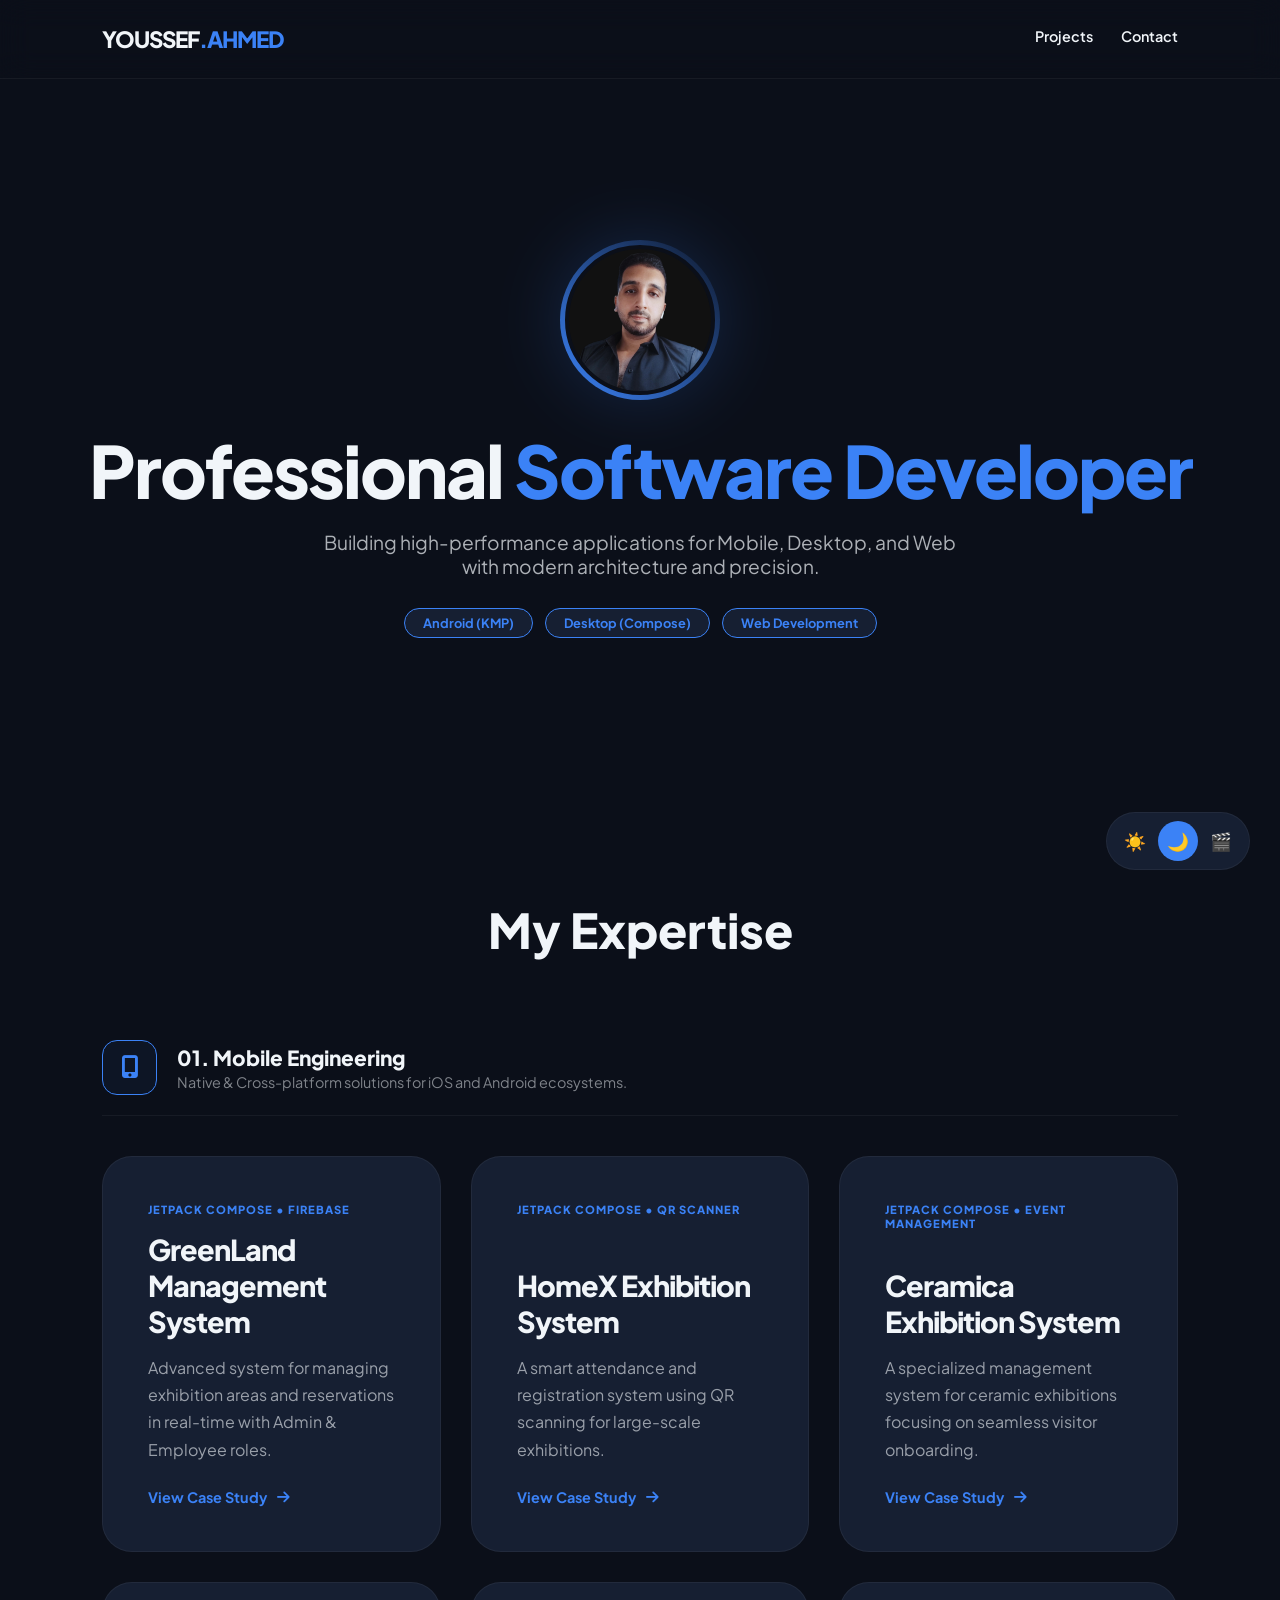
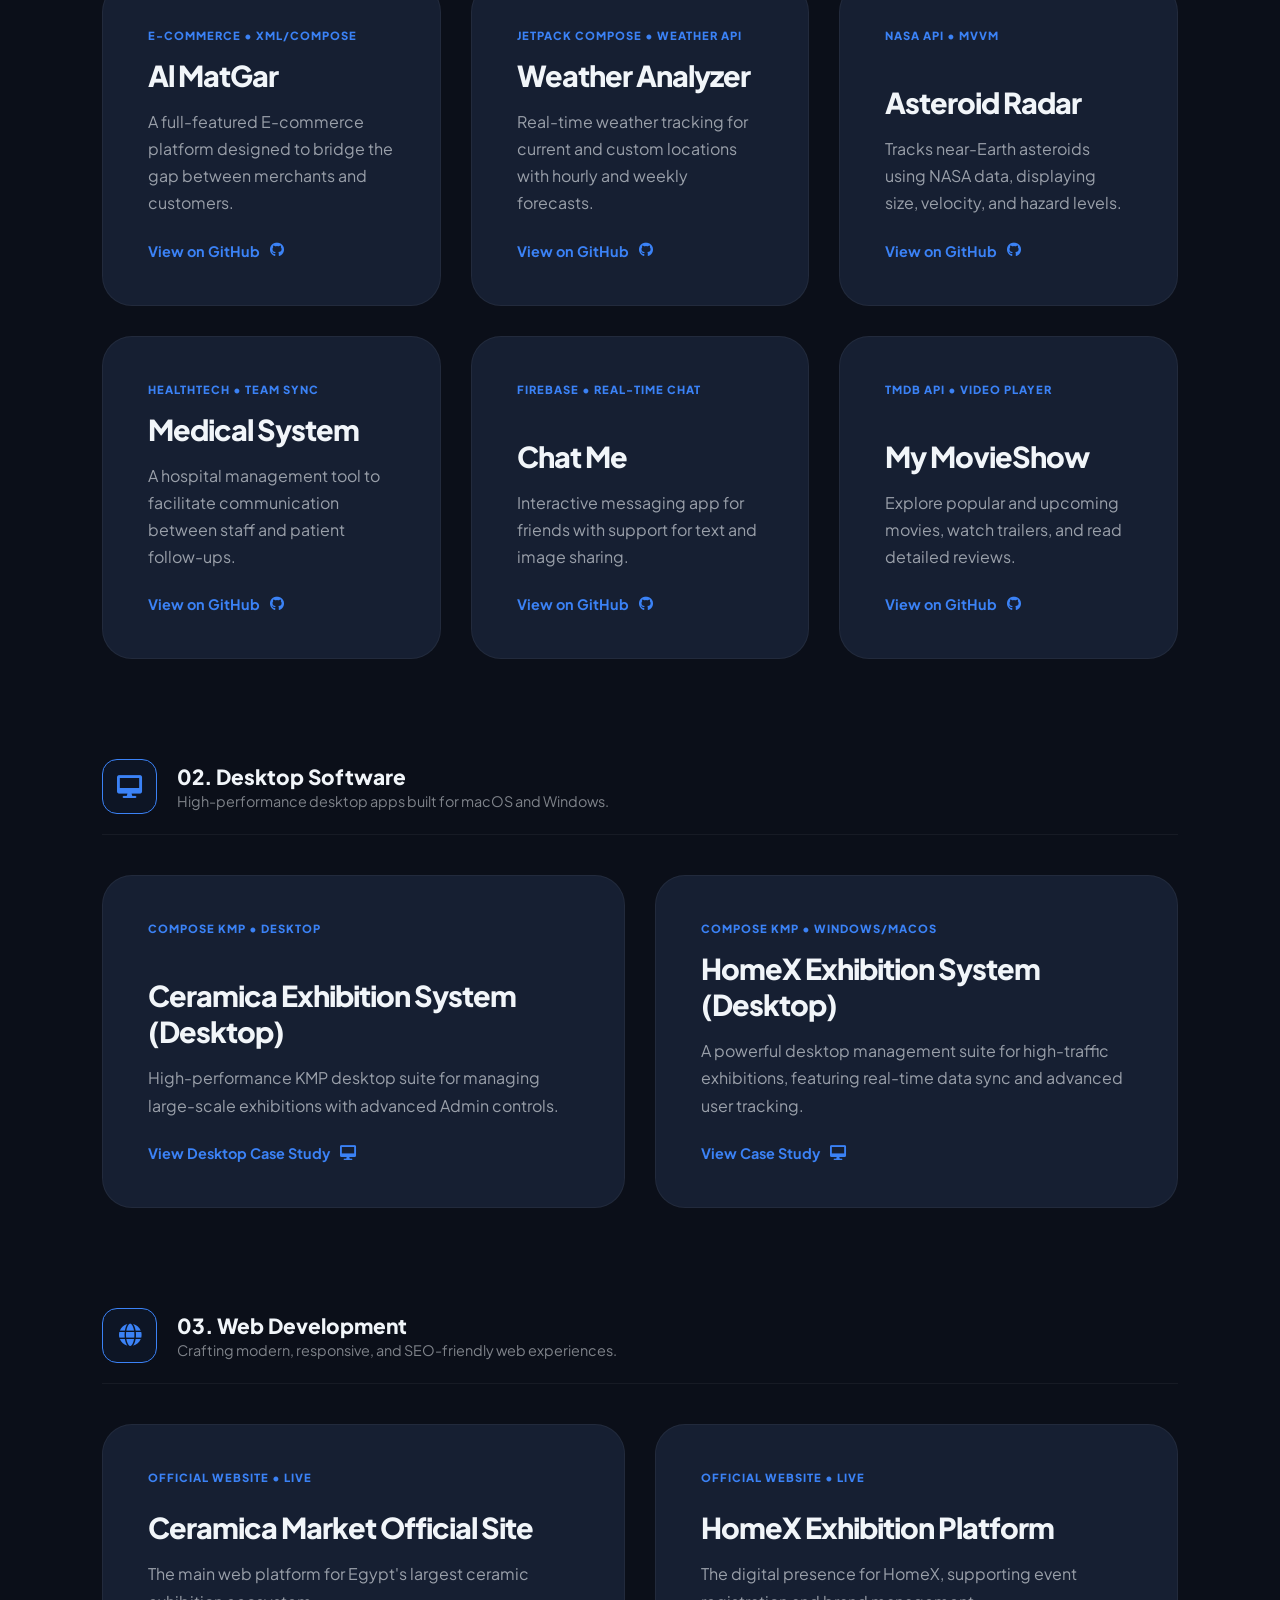
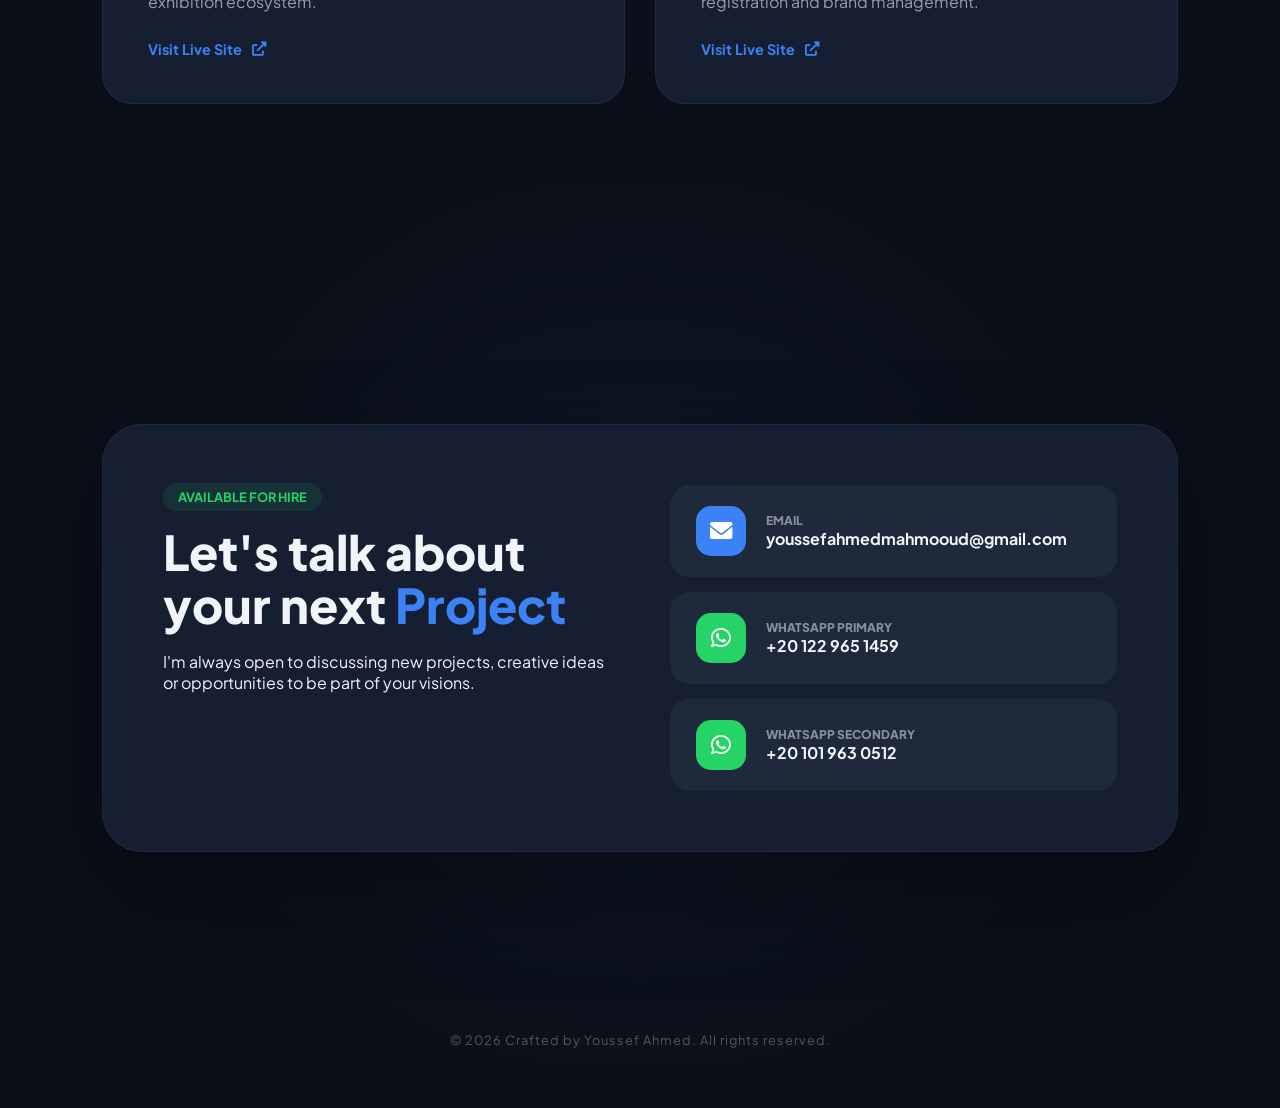
==== commit 935fe715: "Update index.html" ====
--- a/index.html
+++ b/index.html
@@ -1,4 +1,3 @@
-<<<<<<< HEAD
 <!DOCTYPE html>
 <html lang="en" data-theme="dark">
 <head>
@@ -284,291 +283,4 @@
         setTheme(savedTheme);
     </script>
 </body>
-=======
-<!DOCTYPE html>
-<html lang="en" data-theme="dark">
-<head>
-    <meta charset="UTF-8">
-    <meta name="viewport" content="width=device-width, initial-scale=1.0">
-    <title>Youssef Ahmed | Software Developer Portfolio</title>
-    <link rel="stylesheet" href="style.css">
-    <link href="https://fonts.googleapis.com/css2?family=Plus+Jakarta+Sans:wght@300;400;600;800&display=swap" rel="stylesheet">
-    <link rel="stylesheet" href="https://cdnjs.cloudflare.com/ajax/libs/font-awesome/6.0.0/css/all.min.css">
-</head>
-<body>
-
-    <div class="theme-control">
-        <button class="theme-btn" onclick="setTheme('light')" id="light-btn">☀️</button>
-        <button class="theme-btn active" onclick="setTheme('dark')" id="dark-btn">🌙</button>
-        <button class="theme-btn" onclick="setTheme('cinema')" id="cinema-btn">🎬</button>
-    </div>
-
-    <nav>
-        <div class="logo">YOUSSEF<span>.AHMED</span></div>
-        <div class="nav-links">
-            <a href="#projects">Projects</a>
-            <a href="#contact">Contact</a>
-        </div>
-    </nav>
-
-    <header class="hero">
-        <div class="hero-content">
-            <div class="profile-glow">
-                <img src="images/me.png" alt="Youssef Ahmed" class="profile-img">
-            </div>
-            <h1 class="reveal-text">Professional <span class="highlight">Software Developer</span></h1>
-            <p class="hero-desc">Building high-performance applications for Mobile, Desktop, and Web with modern architecture and precision.</p>
-            <div class="tech-tags">
-                <span>Android (KMP)</span>
-                <span>Desktop (Compose)</span>
-                <span>Web Development</span>
-            </div>
-        </div>
-    </header>
-
-    <section id="projects" class="container">
-        <h2 class="section-title">My Expertise</h2>
-        
-        <div class="project-group">
-            <div class="group-header">
-                <div class="group-icon"><i class="fas fa-mobile-alt"></i></div>
-                <div class="group-info">
-                    <h3 class="group-label">01. Mobile Engineering</h3>
-                    <p>Native & Cross-platform solutions for iOS and Android ecosystems.</p>
-                </div>
-            </div>
-            <div class="project-grid">
-    <a href="greenlandmob.html" class="project-card">
-        <div class="card-tag">Jetpack Compose • Firebase</div>
-        <div class="card-content">
-            <h4>GreenLand Management System</h4>
-            <p>Advanced system for managing exhibition areas and reservations in real-time with Admin & Employee roles.</p>
-            <div class="card-footer">
-                <span>View Case Study</span>
-                <i class="fas fa-arrow-right"></i>
-            </div>
-        </div>
-    </a>
-    <a href="homexmob.html" class="project-card">
-    <div class="card-tag">Jetpack Compose • QR Scanner</div>
-    <div class="card-content">
-        <h4>HomeX Exhibition System</h4>
-        <p>A smart attendance and registration system using QR scanning for large-scale exhibitions.</p>
-        <div class="card-footer">
-            <span>View Case Study</span>
-            <i class="fas fa-arrow-right"></i>
-        </div>
-    </div>
-</a>
-<a href="ceramicamob.html" class="project-card">
-    <div class="card-tag">Jetpack Compose • Event Management</div>
-    <div class="card-content">
-        <h4>Ceramica Exhibition System</h4>
-        <p>A specialized management system for ceramic exhibitions focusing on seamless visitor onboarding.</p>
-        <div class="card-footer">
-            <span>View Case Study</span>
-            <i class="fas fa-arrow-right"></i>
-        </div>
-    </div>
-</a>
-<a href="https://github.com/youssefahmed55/Al_MatGar" target="_blank" class="project-card">
-    <div class="card-tag">E-commerce • XML/Compose</div>
-    <div class="card-content">
-        <h4>Al MatGar</h4>
-        <p>A full-featured E-commerce platform designed to bridge the gap between merchants and customers.</p>
-        <div class="card-footer">
-            <span>View on GitHub</span>
-            <i class="fab fa-github"></i>
-        </div>
-    </div>
-</a>
-
-<a href="https://github.com/youssefahmed55/Weather_Analyzer" target="_blank" class="project-card">
-    <div class="card-tag">Jetpack Compose • Weather API</div>
-    <div class="card-content">
-        <h4>Weather Analyzer</h4>
-        <p>Real-time weather tracking for current and custom locations with hourly and weekly forecasts.</p>
-        <div class="card-footer">
-            <span>View on GitHub</span>
-            <i class="fab fa-github"></i>
-        </div>
-    </div>
-</a>
-
-<a href="https://github.com/youssefahmed55/Asteroid_Rader" target="_blank" class="project-card">
-    <div class="card-tag">NASA API • MVVM</div>
-    <div class="card-content">
-        <h4>Asteroid Radar</h4>
-        <p>Tracks near-Earth asteroids using NASA data, displaying size, velocity, and hazard levels.</p>
-        <div class="card-footer">
-            <span>View on GitHub</span>
-            <i class="fab fa-github"></i>
-        </div>
-    </div>
-</a>
-
-<a href="https://github.com/youssefahmed55/MedicalSystem" target="_blank" class="project-card">
-    <div class="card-tag">HealthTech • Team Sync</div>
-    <div class="card-content">
-        <h4>Medical System</h4>
-        <p>A hospital management tool to facilitate communication between staff and patient follow-ups.</p>
-        <div class="card-footer">
-            <span>View on GitHub</span>
-            <i class="fab fa-github"></i>
-        </div>
-    </div>
-</a>
-
-<a href="https://github.com/youssefahmed55/Chat_Me" target="_blank" class="project-card">
-    <div class="card-tag">Firebase • Real-time Chat</div>
-    <div class="card-content">
-        <h4>Chat Me</h4>
-        <p>Interactive messaging app for friends with support for text and image sharing.</p>
-        <div class="card-footer">
-            <span>View on GitHub</span>
-            <i class="fab fa-github"></i>
-        </div>
-    </div>
-</a>
-
-<a href="https://github.com/youssefahmed55/MyMovieShow" target="_blank" class="project-card">
-    <div class="card-tag">TMDB API • Video Player</div>
-    <div class="card-content">
-        <h4>My MovieShow</h4>
-        <p>Explore popular and upcoming movies, watch trailers, and read detailed reviews.</p>
-        <div class="card-footer">
-            <span>View on GitHub</span>
-            <i class="fab fa-github"></i>
-        </div>
-    </div>
-</a>
-
-</div>
-        </div>
-
-        <div class="project-group">
-            <div class="group-header">
-                <div class="group-icon"><i class="fas fa-desktop"></i></div>
-                <div class="group-info">
-                    <h3 class="group-label">02. Desktop Software</h3>
-                    <p>High-performance desktop apps built for macOS and Windows.</p>
-                </div>
-            </div>
-           <div class="project-grid">
-    <a href="ceramicadesktop.html" class="project-card">
-        <div class="card-tag">Compose KMP • Desktop</div>
-        <div class="card-content">
-            <h4>Ceramica Exhibition System (Desktop)</h4>
-            <p>High-performance KMP desktop suite for managing large-scale exhibitions with advanced Admin controls.</p>
-            <div class="card-footer">
-                <span>View Desktop Case Study</span>
-                <i class="fas fa-desktop"></i>
-            </div>
-        </div>
-    </a>
-    <a href="homexdesktop.html" class="project-card">
-    <div class="card-tag">Compose KMP • Windows/macOS</div>
-    <div class="card-content">
-        <h4>HomeX Exhibition System (Desktop)</h4>
-        <p>A powerful desktop management suite for high-traffic exhibitions, featuring real-time data sync and advanced user tracking.</p>
-        <div class="card-footer">
-            <span>View Case Study</span>
-            <i class="fas fa-desktop"></i>
-        </div>
-    </div>
-</a>
-</div>
-        </div>
-
-        <div class="project-group">
-            <div class="group-header">
-                <div class="group-icon"><i class="fas fa-globe"></i></div>
-                <div class="group-info">
-                    <h3 class="group-label">03. Web Development</h3>
-                    <p>Crafting modern, responsive, and SEO-friendly web experiences.</p>
-                </div>
-            </div>
-           <div class="project-grid">
-    <a href="https://ceramicamarket.com/" target="_blank" class="project-card">
-        <div class="card-tag">Official Website • Live</div>
-        <div class="card-content">
-            <h4>Ceramica Market Official Site</h4>
-            <p>The main web platform for Egypt's largest ceramic exhibition ecosystem.</p>
-            <div class="card-footer">
-                <span>Visit Live Site</span>
-                <i class="fas fa-external-link-alt"></i>
-            </div>
-        </div>
-    </a>
-
-    <a href="https://homex-egy.com/" target="_blank" class="project-card">
-        <div class="card-tag">Official Website • Live</div>
-        <div class="card-content">
-            <h4>HomeX Exhibition Platform</h4>
-            <p>The digital presence for HomeX, supporting event registration and brand management.</p>
-            <div class="card-footer">
-                <span>Visit Live Site</span>
-                <i class="fas fa-external-link-alt"></i>
-            </div>
-        </div>
-    </a>
-</div>
-        </div>
-    </section>
-
-    <section id="contact" class="contact-modern">
-        <div class="contact-blur-bg"></div>
-        <div class="contact-box">
-            <div class="contact-left">
-                <span class="badge">Available for hire</span>
-                <h2>Let's talk about <br>your next <span>Project</span></h2>
-                <p>I'm always open to discussing new projects, creative ideas or opportunities to be part of your visions.</p>
-            </div>
-            
-            <div class="contact-right">
-                <a href="mailto:youssefahmedmahmooud@gmail.com" class="contact-pill">
-                    <div class="pill-icon"><i class="fas fa-envelope"></i></div>
-                    <div class="pill-text">
-                        <span>Email</span>
-                        <strong>youssefahmedmahmooud@gmail.com</strong>
-                    </div>
-                </a>
-
-                <a href="https://wa.me/201229651459" target="_blank" class="contact-pill wa">
-                    <div class="pill-icon"><i class="fab fa-whatsapp"></i></div>
-                    <div class="pill-text">
-                        <span>WhatsApp Primary</span>
-                        <strong>+20 122 965 1459</strong>
-                    </div>
-                </a>
-
-                <a href="https://wa.me/201019630512" target="_blank" class="contact-pill wa">
-                    <div class="pill-icon"><i class="fab fa-whatsapp"></i></div>
-                    <div class="pill-text">
-                        <span>WhatsApp Secondary</span>
-                        <strong>+20 101 963 0512</strong>
-                    </div>
-                </a>
-            </div>
-        </div>
-    </section>
-
-    <footer>
-        <p>© 2026 Crafted by Youssef Ahmed. All rights reserved.</p>
-    </footer>
-
-    <script>
-        function setTheme(themeName) {
-            document.documentElement.setAttribute('data-theme', themeName);
-            localStorage.setItem('theme', themeName);
-            document.querySelectorAll('.theme-btn').forEach(btn => btn.classList.remove('active'));
-            if(themeName === 'light') document.getElementById('light-btn').classList.add('active');
-            if(themeName === 'dark') document.getElementById('dark-btn').classList.add('active');
-            if(themeName === 'cinema') document.getElementById('cinema-btn').classList.add('active');
-        }
-        const savedTheme = localStorage.getItem('theme') || 'dark';
-        setTheme(savedTheme);
-    </script>
-</body>
->>>>>>> c22828e (Fixing image paths)
-</html>+</html>
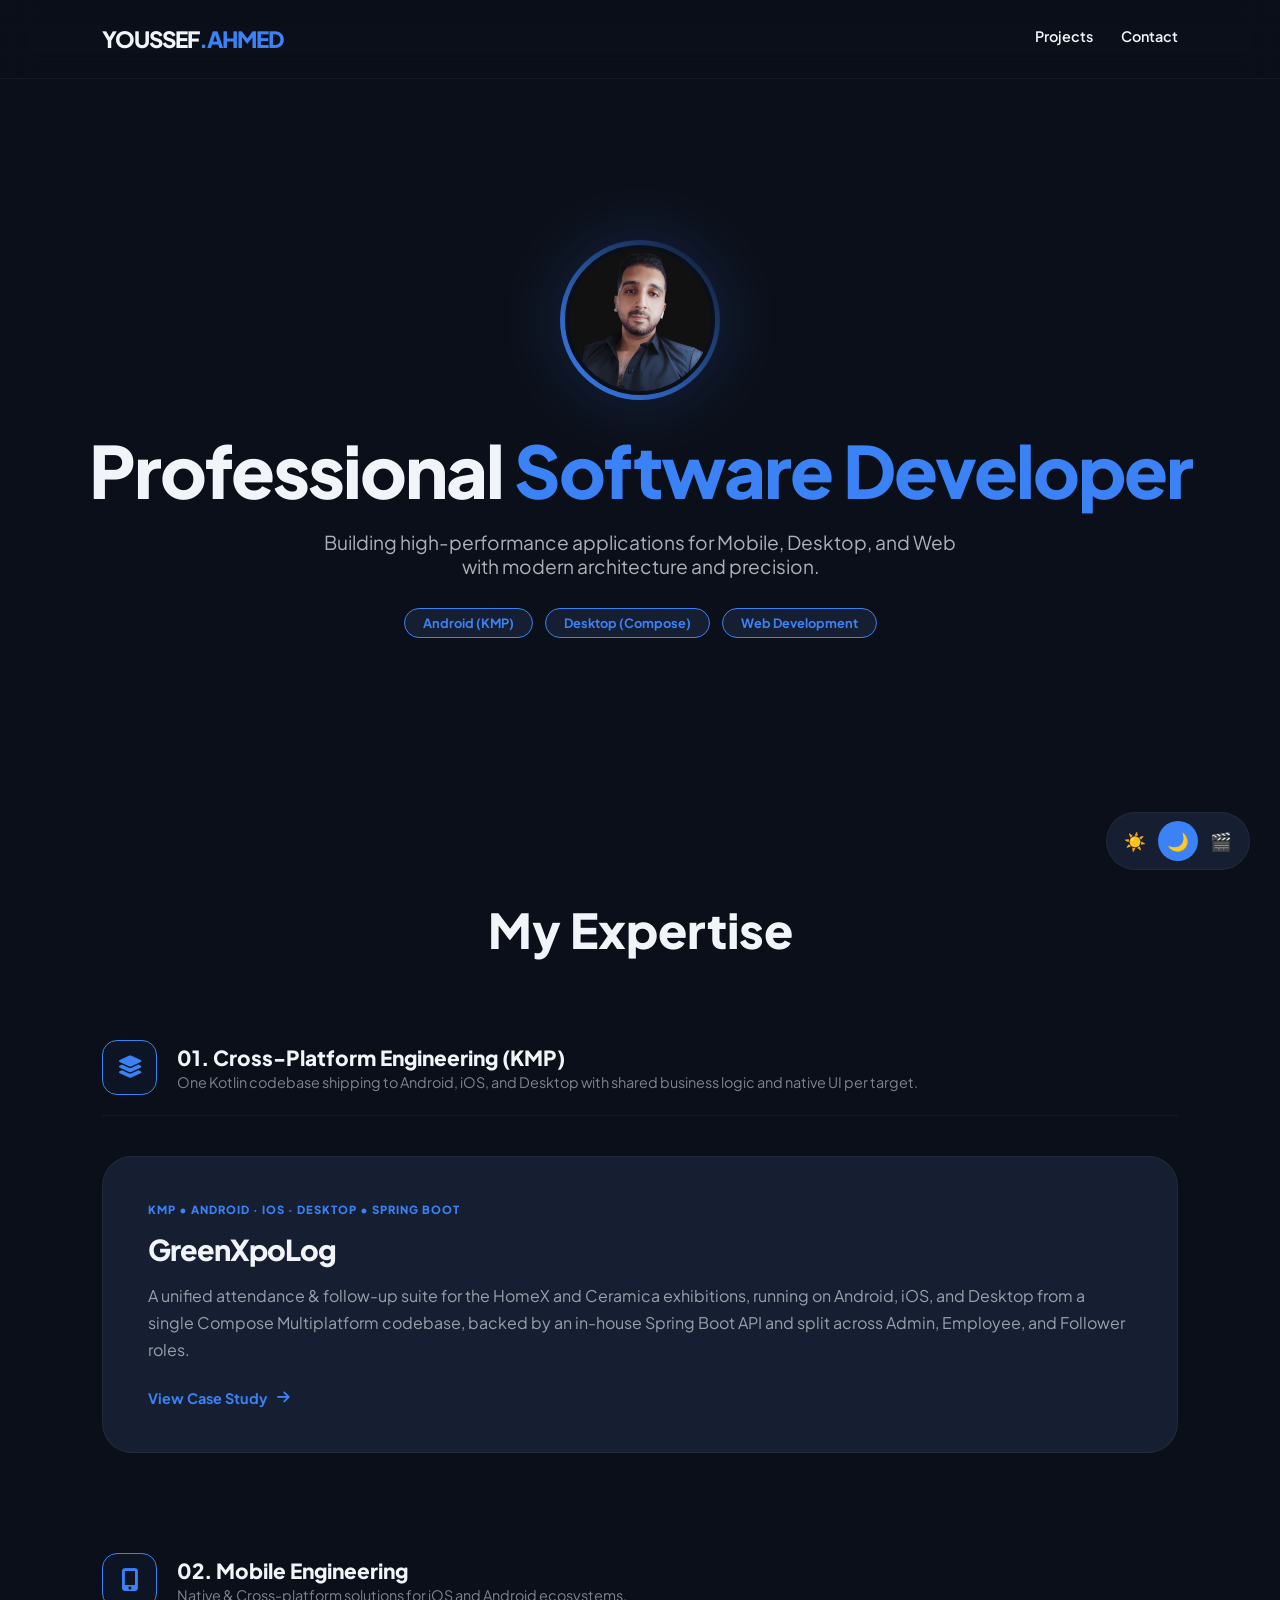
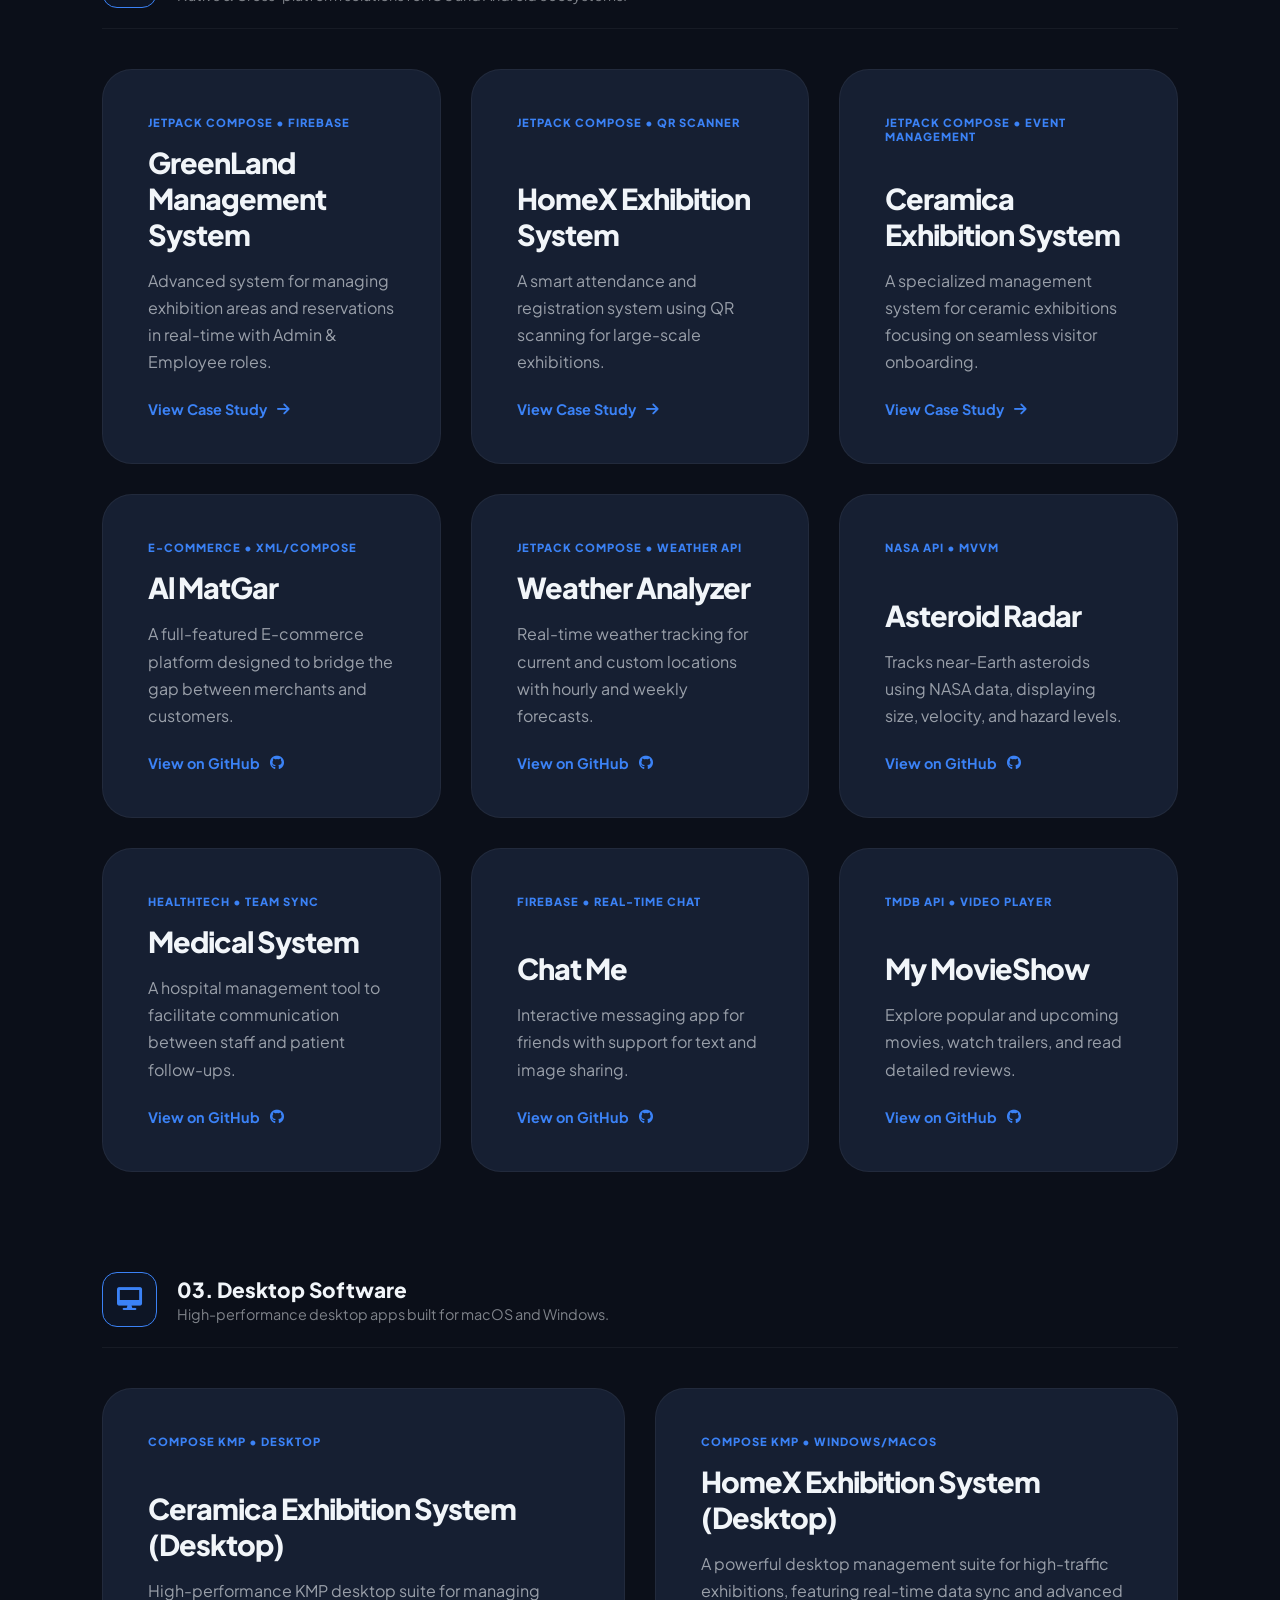
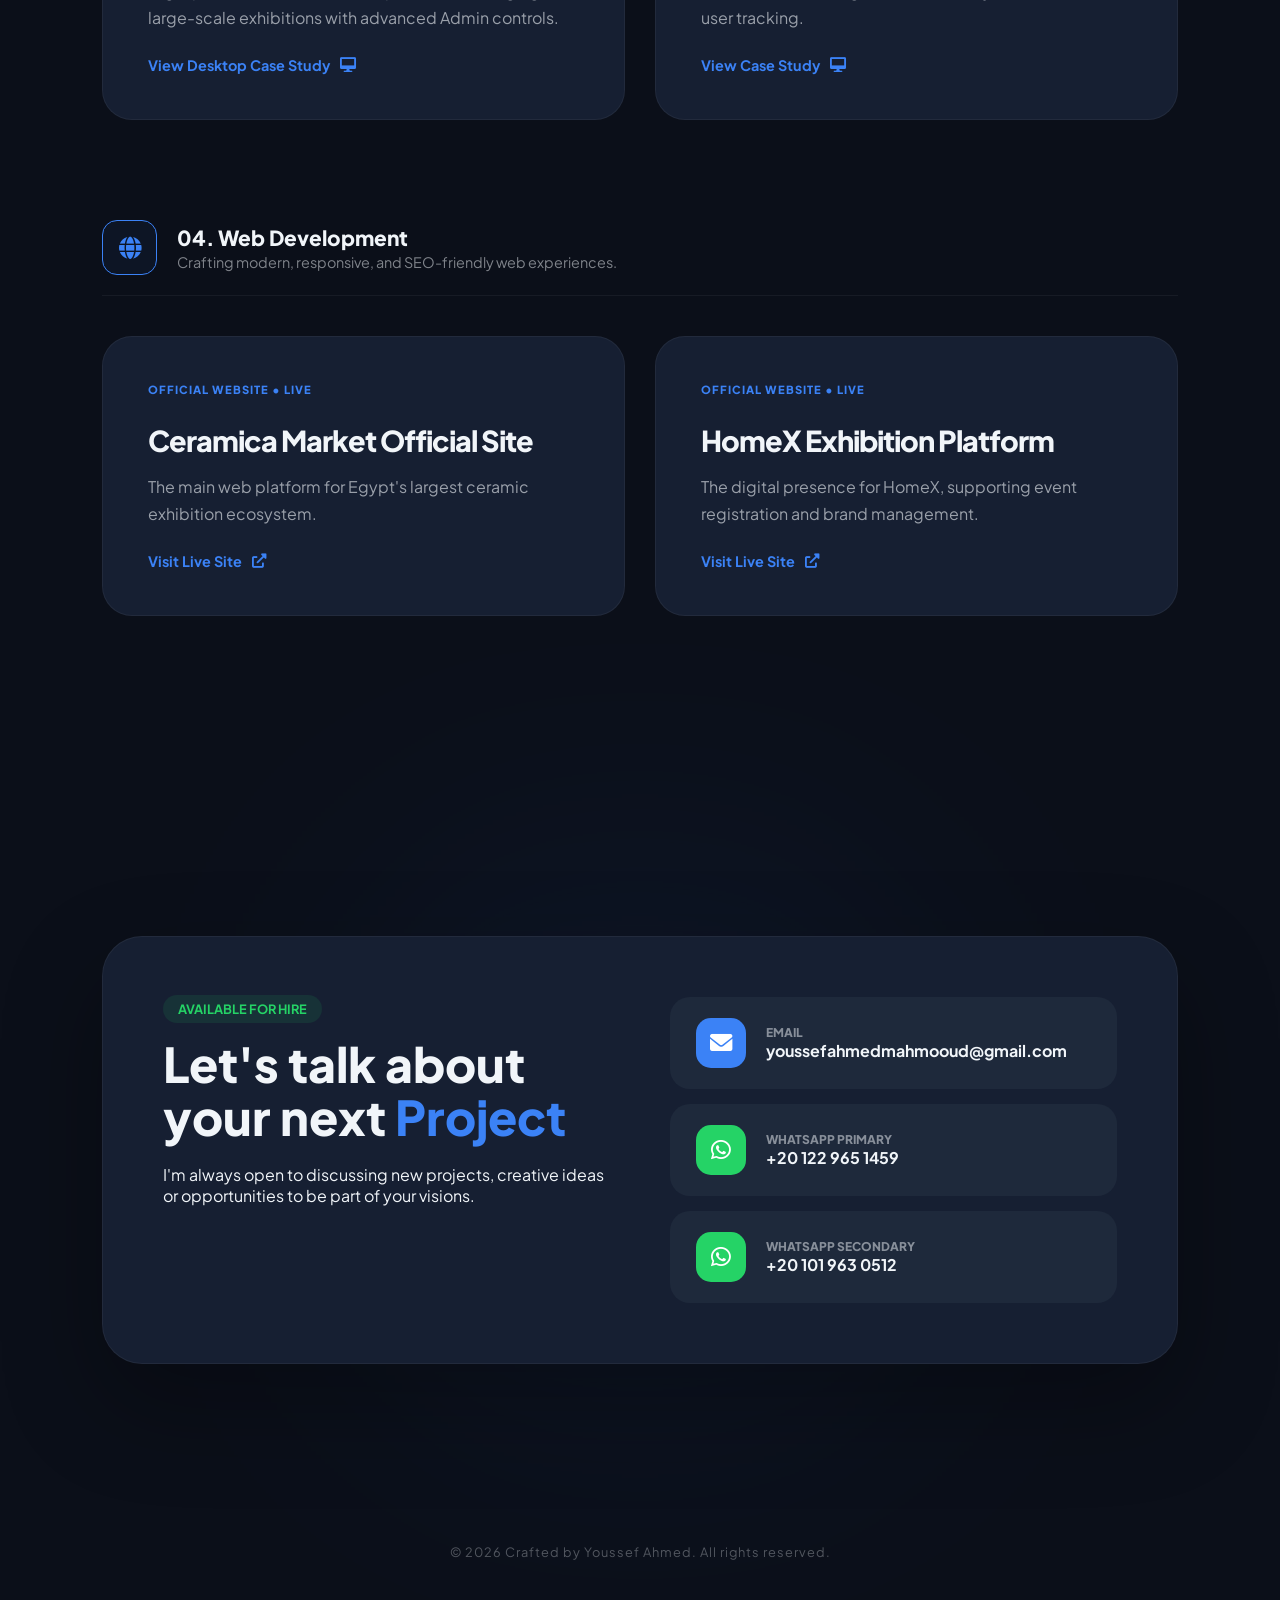
==== commit 68aefb63: "add new project GreenXpoLog" ====
--- a/index.html
+++ b/index.html
@@ -44,9 +44,32 @@
         
         <div class="project-group">
             <div class="group-header">
+                <div class="group-icon"><i class="fas fa-layer-group"></i></div>
+                <div class="group-info">
+                    <h3 class="group-label">01. Cross-Platform Engineering (KMP)</h3>
+                    <p>One Kotlin codebase shipping to Android, iOS, and Desktop with shared business logic and native UI per target.</p>
+                </div>
+            </div>
+            <div class="project-grid">
+    <a href="greenxpologmob.html" class="project-card">
+        <div class="card-tag">KMP • Android · iOS · Desktop • Spring Boot</div>
+        <div class="card-content">
+            <h4>GreenXpoLog</h4>
+            <p>A unified attendance & follow-up suite for the HomeX and Ceramica exhibitions, running on Android, iOS, and Desktop from a single Compose Multiplatform codebase, backed by an in-house Spring Boot API and split across Admin, Employee, and Follower roles.</p>
+            <div class="card-footer">
+                <span>View Case Study</span>
+                <i class="fas fa-arrow-right"></i>
+            </div>
+        </div>
+    </a>
+</div>
+        </div>
+
+        <div class="project-group">
+            <div class="group-header">
                 <div class="group-icon"><i class="fas fa-mobile-alt"></i></div>
                 <div class="group-info">
-                    <h3 class="group-label">01. Mobile Engineering</h3>
+                    <h3 class="group-label">02. Mobile Engineering</h3>
                     <p>Native & Cross-platform solutions for iOS and Android ecosystems.</p>
                 </div>
             </div>
@@ -163,7 +186,7 @@
             <div class="group-header">
                 <div class="group-icon"><i class="fas fa-desktop"></i></div>
                 <div class="group-info">
-                    <h3 class="group-label">02. Desktop Software</h3>
+                    <h3 class="group-label">03. Desktop Software</h3>
                     <p>High-performance desktop apps built for macOS and Windows.</p>
                 </div>
             </div>
@@ -197,7 +220,7 @@
             <div class="group-header">
                 <div class="group-icon"><i class="fas fa-globe"></i></div>
                 <div class="group-info">
-                    <h3 class="group-label">03. Web Development</h3>
+                    <h3 class="group-label">04. Web Development</h3>
                     <p>Crafting modern, responsive, and SEO-friendly web experiences.</p>
                 </div>
             </div>
--- a/style.css
+++ b/style.css
@@ -1,4 +1,3 @@
-<<<<<<< HEAD
 /* متغيرات الألوان */
 :root[data-theme="light"] {
     --bg: #f8fafc; --text: #1a1a1a; --accent: #2563eb; --card-bg: #ffffff; --pill-bg: #f1f5f9; --line: rgba(0,0,0,0.06);
@@ -89,96 +88,4 @@
     .contact-box { grid-template-columns: 1fr; padding: 40px; gap: 40px; }
     .nav-links { display: none; }
     .hero { padding-top: 100px; }
-=======
-/* متغيرات الألوان */
-:root[data-theme="light"] {
-    --bg: #f8fafc; --text: #1a1a1a; --accent: #2563eb; --card-bg: #ffffff; --pill-bg: #f1f5f9; --line: rgba(0,0,0,0.06);
-}
-:root[data-theme="dark"] {
-    --bg: #0b0f19; --text: #f1f5f9; --accent: #3b82f6; --card-bg: #161f32; --pill-bg: #1e293b; --line: rgba(255,255,255,0.05);
-}
-:root[data-theme="cinema"] {
-    --bg: #050505; --text: #e2e2e2; --accent: #d4af37; --card-bg: #0f0f0f; --pill-bg: #1a1a1a; --line: rgba(212,175,55,0.1);
-}
-
-* { margin: 0; padding: 0; box-sizing: border-box; font-family: 'Plus Jakarta Sans', sans-serif; }
-body { background: var(--bg); color: var(--text); transition: 0.5s ease; overflow-x: hidden; }
-
-/* التنقل (Nav) */
-nav { display: flex; justify-content: space-between; padding: 25px 8%; position: sticky; top: 0; background: rgba(var(--bg), 0.8); backdrop-filter: blur(15px); z-index: 999; border-bottom: 1px solid var(--line); }
-.logo { font-weight: 800; font-size: 1.4rem; text-transform: uppercase; letter-spacing: -1px; }
-.logo span { color: var(--accent); }
-.nav-links a { text-decoration: none; color: var(--text); margin-left: 25px; font-weight: 600; font-size: 0.9rem; transition: 0.3s; }
-.nav-links a:hover { color: var(--accent); }
-
-/* الهيرو (Hero) */
-.hero { min-height: 80vh; display: flex; align-items: center; justify-content: center; text-align: center; padding: 60px 20px; }
-.profile-glow { width: 160px; height: 160px; border-radius: 50%; margin: 0 auto 30px; padding: 5px; background: linear-gradient(45deg, var(--accent), transparent); position: relative; }
-.profile-glow::after { content: ''; position: absolute; top: 0; left: 0; width: 100%; height: 100%; border-radius: 50%; background: var(--accent); filter: blur(35px); opacity: 0.2; z-index: -1; }
-.profile-img { width: 100%; height: 100%; border-radius: 50%; object-fit: cover; border: 4px solid var(--bg); background: #111; }
-
-h1 { font-size: clamp(2.5rem, 8vw, 4.5rem); font-weight: 800; line-height: 1.1; margin-bottom: 20px; letter-spacing: -2px; }
-.highlight { color: var(--accent); }
-.hero-desc { font-size: 1.2rem; opacity: 0.7; max-width: 650px; margin: 0 auto 30px; }
-.tech-tags { display: flex; justify-content: center; gap: 12px; flex-wrap: wrap; }
-.tech-tags span { background: var(--card-bg); border: 1px solid var(--accent); color: var(--accent); padding: 6px 18px; border-radius: 20px; font-size: 0.8rem; font-weight: 700; }
-
-/* المشاريع (Projects) */
-.container { padding: 100px 8%; }
-.section-title { font-size: clamp(2rem, 5vw, 3rem); margin-bottom: 80px; font-weight: 800; text-align: center; }
-
-.project-group { margin-bottom: 100px; }
-.group-header { display: flex; align-items: center; gap: 20px; margin-bottom: 40px; padding-bottom: 20px; border-bottom: 1px solid var(--line); }
-.group-icon { width: 55px; height: 55px; border: 1px solid var(--accent); color: var(--accent); border-radius: 15px; display: flex; align-items: center; justify-content: center; font-size: 1.4rem; background: rgba(59, 130, 246, 0.05); }
-.group-label { font-size: 1.3rem; font-weight: 800; }
-.group-info p { font-size: 0.9rem; opacity: 0.5; margin-top: 2px; }
-
-.project-grid { display: grid; grid-template-columns: repeat(auto-fit, minmax(320px, 1fr)); gap: 30px; }
-.project-card { 
-    background: var(--card-bg); padding: 45px; border-radius: 30px; text-decoration: none; color: inherit;
-    border: 1px solid var(--line); transition: 0.4s cubic-bezier(0.175, 0.885, 0.32, 1.275);
-    display: flex; flex-direction: column; justify-content: space-between; min-height: 280px;
-}
-.card-tag { font-size: 0.7rem; font-weight: 800; color: var(--accent); text-transform: uppercase; letter-spacing: 1px; margin-bottom: 15px; }
-.project-card h4 { font-size: 1.8rem; margin-bottom: 15px; font-weight: 800; letter-spacing: -1px; }
-.project-card p { opacity: 0.6; line-height: 1.7; margin-bottom: 25px; }
-.card-footer { display: flex; align-items: center; gap: 10px; font-weight: 700; color: var(--accent); font-size: 0.9rem; }
-
-/* تأثيرات الماوس للمشاريع */
-.project-card:hover { transform: translateY(-12px); border-color: var(--accent); box-shadow: 0 20px 40px rgba(0,0,0,0.3); }
-
-/* التواصل (Contact Modern Box) */
-.contact-modern { padding: 120px 8%; position: relative; display: flex; justify-content: center; }
-.contact-blur-bg { position: absolute; width: 400px; height: 400px; background: var(--accent); filter: blur(150px); opacity: 0.12; z-index: 0; }
-.contact-box { 
-    background: var(--card-bg); width: 100%; max-width: 1100px; padding: 60px; border-radius: 40px; 
-    display: grid; grid-template-columns: 1fr 1fr; gap: 60px; border: 1px solid var(--line); z-index: 1; box-shadow: 0 40px 100px rgba(0,0,0,0.3);
-}
-.contact-left h2 { font-size: clamp(2rem, 5vw, 3rem); font-weight: 800; line-height: 1.1; margin: 20px 0; }
-.contact-left h2 span { color: var(--accent); }
-.badge { background: rgba(37, 211, 102, 0.1); color: #25d366; padding: 6px 15px; border-radius: 50px; font-size: 0.8rem; font-weight: 700; text-transform: uppercase; }
-.contact-right { display: flex; flex-direction: column; gap: 15px; }
-
-.contact-pill { 
-    background: var(--pill-bg); padding: 20px 25px; border-radius: 20px; display: flex; align-items: center; gap: 20px; text-decoration: none; color: inherit; transition: 0.3s; border: 1px solid transparent; 
-}
-.contact-pill:hover { transform: translateX(10px); border-color: var(--accent); background: var(--bg); }
-.pill-icon { width: 50px; height: 50px; background: var(--accent); color: white; border-radius: 15px; display: flex; align-items: center; justify-content: center; font-size: 1.4rem; }
-.contact-pill.wa .pill-icon { background: #25d366; }
-.pill-text span { display: block; font-size: 0.75rem; opacity: 0.5; text-transform: uppercase; font-weight: 800; }
-.pill-text strong { font-size: 1rem; font-weight: 700; word-break: break-all; }
-
-/* التحكم في الأزرار */
-.theme-control { position: fixed; bottom: 30px; right: 30px; background: var(--card-bg); padding: 8px; border-radius: 50px; border: 1px solid var(--line); z-index: 1000; }
-.theme-btn { width: 40px; height: 40px; border-radius: 50%; border: none; cursor: pointer; background: transparent; font-size: 1.1rem; color: var(--text); }
-.theme-btn.active { background: var(--accent); color: white; }
-
-footer { padding: 60px; text-align: center; opacity: 0.3; font-size: 0.8rem; letter-spacing: 1px; }
-
-/* موبايل (Mobile Responsive) */
-@media (max-width: 992px) {
-    .contact-box { grid-template-columns: 1fr; padding: 40px; gap: 40px; }
-    .nav-links { display: none; }
-    .hero { padding-top: 100px; }
->>>>>>> c22828e (Fixing image paths)
-}+}
